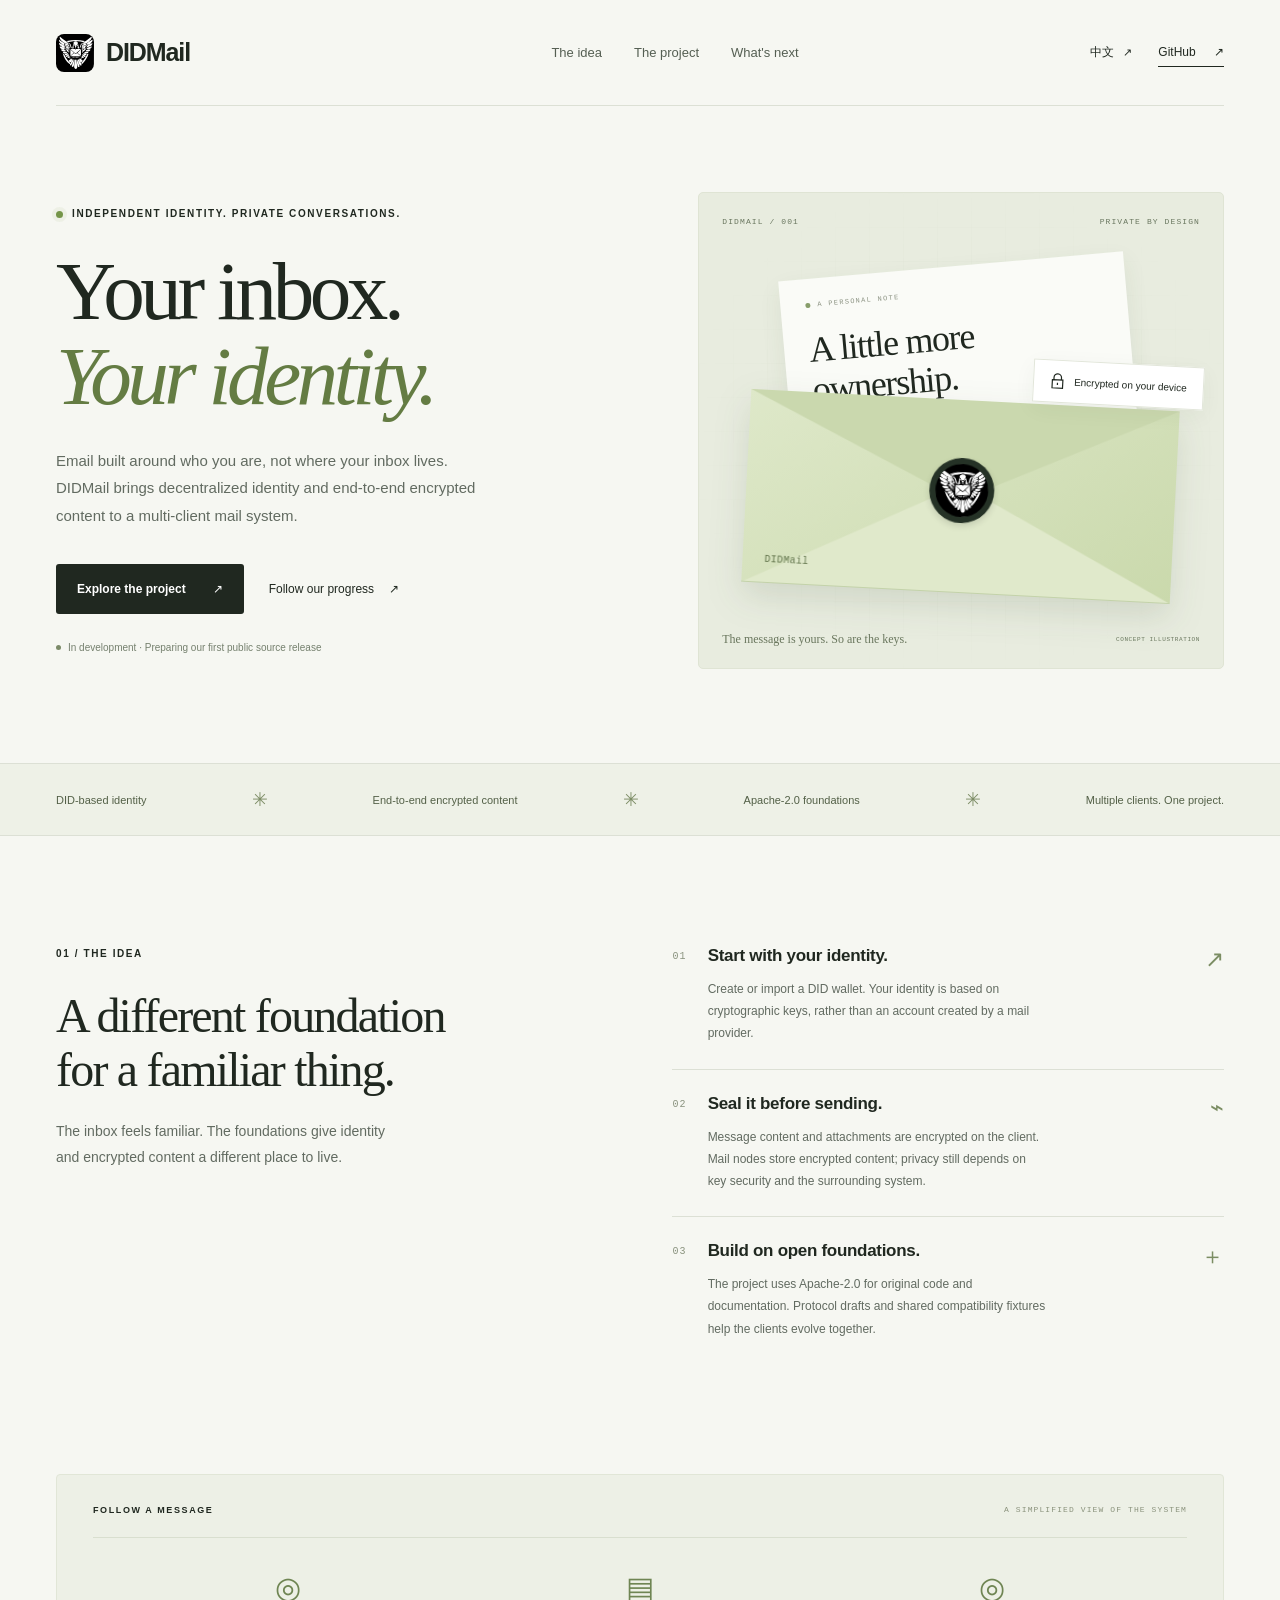
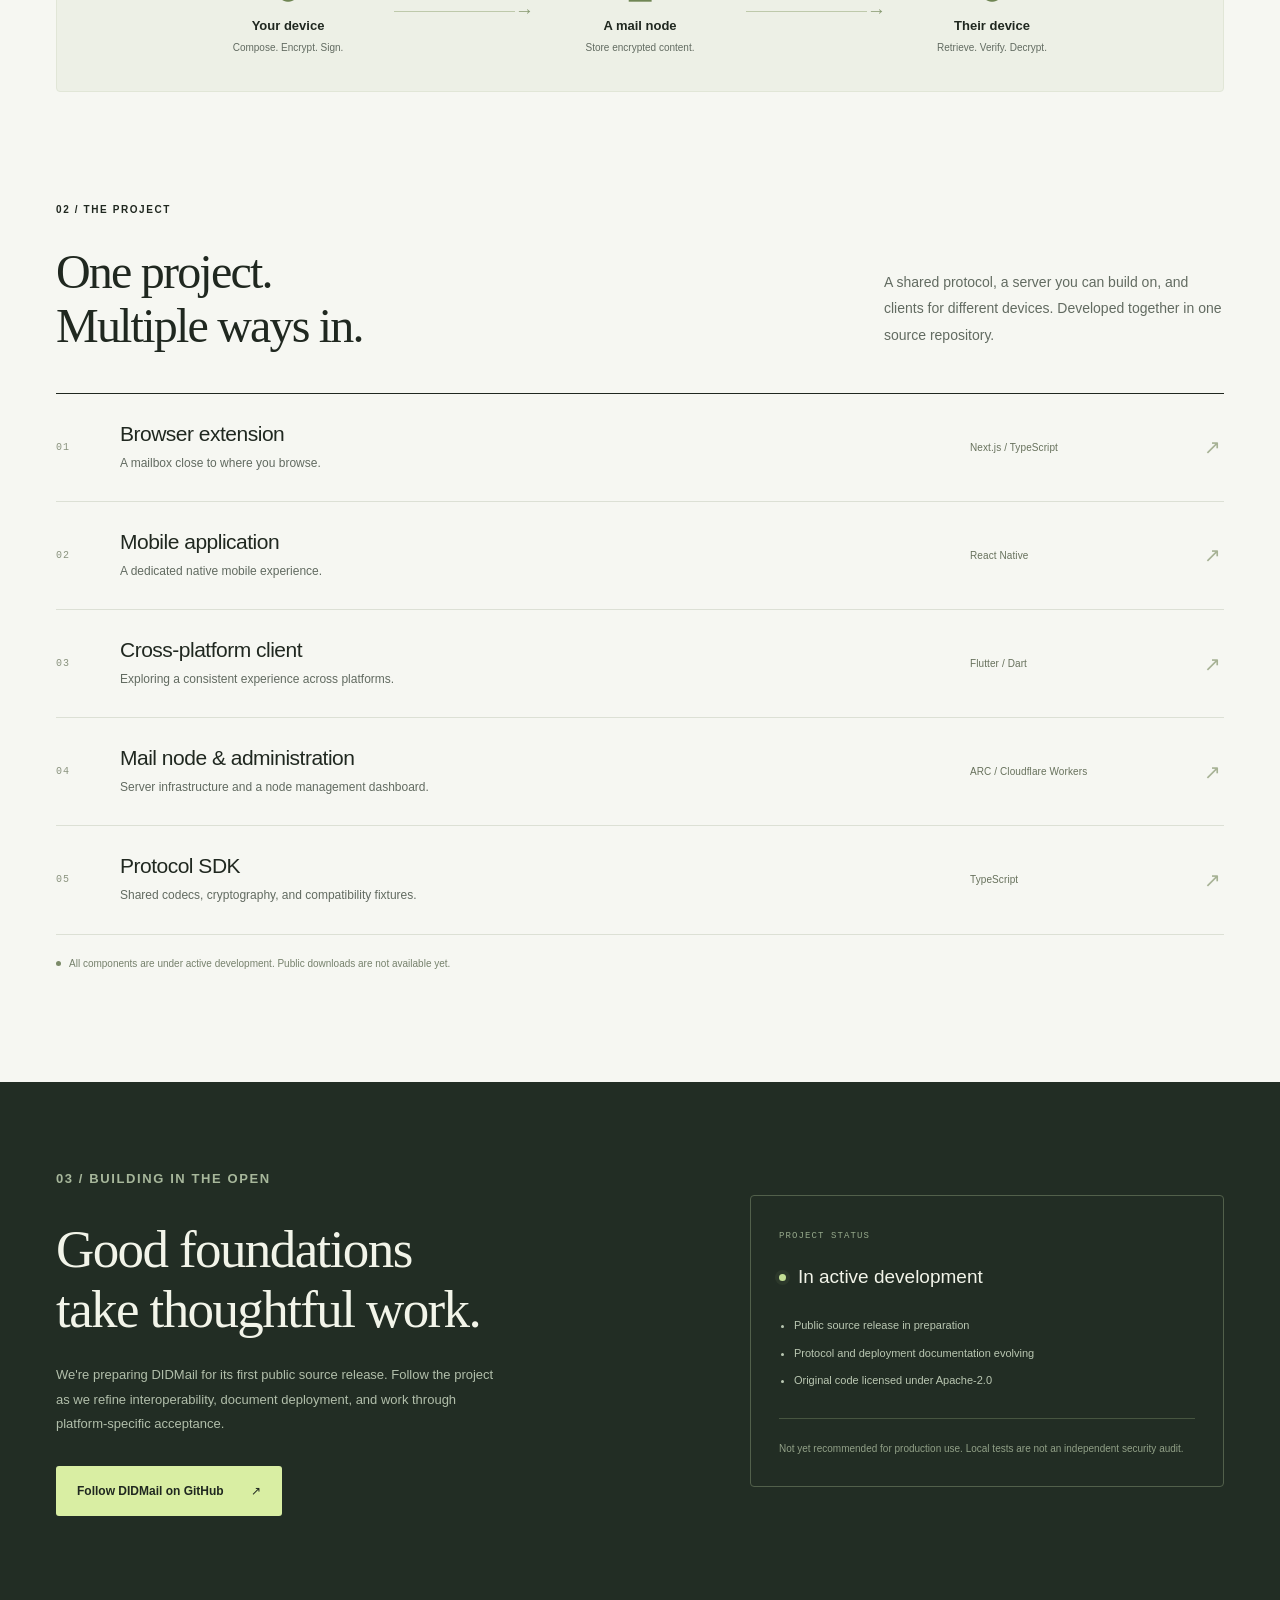
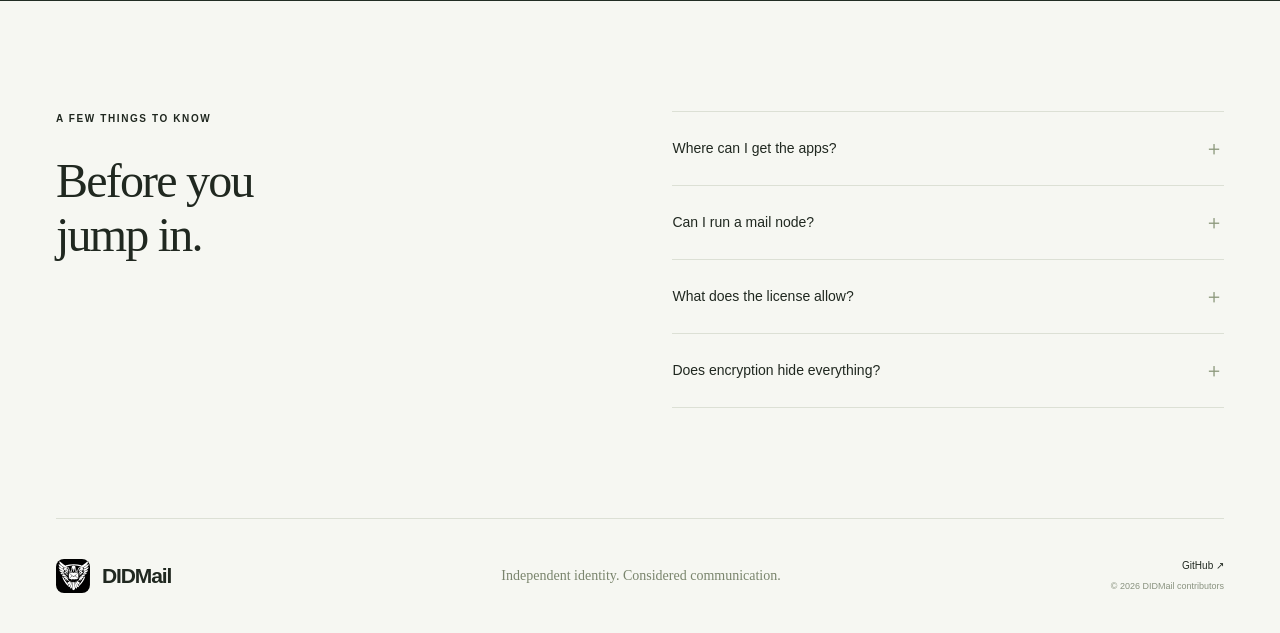
==== index.html @ 4877d00d "Launch bilingual DIDMail project website" ====
<!doctype html>
<html lang="en">
<head>
  <meta charset="utf-8">
  <meta name="viewport" content="width=device-width, initial-scale=1">
  <meta name="theme-color" content="#f6f7f2">
  <meta name="description" content="DIDMail is building decentralized email around DID identities, end-to-end encrypted content, and clients across your devices.">
  <meta property="og:type" content="website">
  <meta property="og:title" content="DIDMail — Your inbox. Your identity.">
  <meta property="og:description" content="Decentralized identity. Encrypted communication. Open foundations.">
  <meta property="og:url" content="https://didmail.org/">
  <meta property="og:image" content="https://didmail.org/assets/favicon.png">
  <link rel="canonical" href="https://didmail.org/">
  <link rel="icon" type="image/png" href="assets/favicon.png">
  <link rel="stylesheet" href="style.css">
  <title>DIDMail — Your inbox. Your identity.</title>
  <script src="app.js" defer></script>
</head>
<body>
  <a href="#main" class="skip" data-i18n="skip">Skip to content</a>
  <header class="site-header wrap">
    <a class="brand" href="#" aria-label="DIDMail home"><img src="assets/logo.svg" width="38" height="38" alt=""><span>DIDMail</span></a>
    <nav id="navigation" aria-label="Main navigation">
      <a href="#idea" data-i18n="navIdea">The idea</a><a href="#project" data-i18n="navProject">The project</a><a href="#status" data-i18n="navStatus">What's next</a>
    </nav>
    <div class="nav-actions"><button class="language" type="button" aria-label="Switch to Chinese">中文 <span aria-hidden="true">↗</span></button><a class="github-link" href="https://github.com/didmail-org" target="_blank" rel="noopener noreferrer">GitHub <span aria-hidden="true">↗</span></a><button class="menu-button" type="button" aria-controls="navigation" aria-expanded="false" aria-label="Open navigation"><span></span><span></span></button></div>
  </header>
  <main id="main">
    <section class="hero wrap">
      <div class="hero-copy">
        <p class="eyebrow"><span class="live-dot"></span><span data-i18n="eyebrow">INDEPENDENT IDENTITY. PRIVATE CONVERSATIONS.</span></p>
        <h1><span data-i18n="heroFirst">Your inbox.</span><br><em data-i18n="heroSecond">Your identity.</em></h1>
        <p class="hero-description" data-i18n="heroDescription">Email built around who you are, not where your inbox lives. DIDMail brings decentralized identity and end-to-end encrypted content to a multi-client mail system.</p>
        <div class="hero-actions"><a class="button dark" href="#project"><span data-i18n="explore">Explore the project</span><span aria-hidden="true">↗</span></a><a class="text-link" href="https://github.com/didmail-org" target="_blank" rel="noopener noreferrer"><span data-i18n="follow">Follow our progress</span><span aria-hidden="true">↗</span></a></div>
        <div class="hero-status"><span class="small-dot"></span><span data-i18n="heroStatus">In development · Preparing our first public source release</span></div>
      </div>
      <div class="mail-scene" aria-label="Illustration of a client-encrypted message">
        <div class="scene-grid" aria-hidden="true"></div>
        <div class="scene-top"><span class="mono">DIDMAIL / 001</span><span class="mono" data-i18n="privateLabel">PRIVATE BY DESIGN</span></div>
        <div class="message-paper"><div class="paper-header"><span class="paper-dot"></span><span class="mono" data-i18n="personalNote">A PERSONAL NOTE</span></div><p data-i18n="paperTitle">A little more<br>ownership.</p><div class="paper-lines" aria-hidden="true"><i></i><i></i><i></i></div></div>
        <div class="envelope" aria-hidden="true"><div class="envelope-base"></div><div class="envelope-fold"></div><div class="seal"><img src="assets/logo.svg" alt="" width="56" height="56"></div><span class="envelope-label mono">DIDMail</span></div>
        <div class="encryption-tag"><svg width="15" height="17" viewBox="0 0 20 22" fill="none" aria-hidden="true"><path d="M5 9V6a5 5 0 0 1 10 0v3M3 9h14v11H3z" stroke="currentColor" stroke-width="1.6"/><path d="M10 13v3" stroke="currentColor" stroke-width="1.6"/></svg><span data-i18n="sealed">Encrypted on your device</span></div>
        <div class="scene-bottom"><span data-i18n="sceneNote">The message is yours. So are the keys.</span><span class="mono" data-i18n="illustration">CONCEPT ILLUSTRATION</span></div>
      </div>
    </section>
    <div class="principles-strip"><div class="wrap"><span data-i18n="stripIdentity">DID-based identity</span><span aria-hidden="true">✳</span><span data-i18n="stripEncrypted">End-to-end encrypted content</span><span aria-hidden="true">✳</span><span data-i18n="stripLicense">Apache-2.0 foundations</span><span aria-hidden="true">✳</span><span data-i18n="stripClients">Multiple clients. One project.</span></div></div>
    <section id="idea" class="idea-section wrap section-space">
      <div class="section-intro"><p class="eyebrow" data-i18n="ideaEyebrow">01 / THE IDEA</p><h2 data-i18n="ideaTitle">A different foundation<br>for a familiar thing.</h2><p class="section-description" data-i18n="ideaDescription">The inbox feels familiar. The foundations give identity and encrypted content a different place to live.</p></div>
      <div class="principle-list">
        <article><span class="item-index mono">01</span><div><h3 data-i18n="identityTitle">Start with your identity.</h3><p data-i18n="identityDescription">Create or import a DID wallet. Your identity is based on cryptographic keys, rather than an account created by a mail provider.</p></div><span class="line-icon" aria-hidden="true">↗</span></article>
        <article><span class="item-index mono">02</span><div><h3 data-i18n="encryptedTitle">Seal it before sending.</h3><p data-i18n="encryptedDescription">Message content and attachments are encrypted on the client. Mail nodes store encrypted content; privacy still depends on key security and the surrounding system.</p></div><span class="line-icon" aria-hidden="true">⌁</span></article>
        <article><span class="item-index mono">03</span><div><h3 data-i18n="openTitle">Build on open foundations.</h3><p data-i18n="openDescription">The project uses Apache-2.0 for original code and documentation. Protocol drafts and shared compatibility fixtures help the clients evolve together.</p></div><span class="line-icon" aria-hidden="true">＋</span></article>
      </div>
    </section>
    <section class="journey-section wrap">
      <div class="journey-heading"><span class="eyebrow" data-i18n="journeyEyebrow">FOLLOW A MESSAGE</span><span class="mono" data-i18n="journeyNote">A SIMPLIFIED VIEW OF THE SYSTEM</span></div>
      <div class="journey"><div class="journey-step"><span class="journey-symbol" aria-hidden="true">◎</span><h3 data-i18n="journeySender">Your device</h3><p data-i18n="journeySenderText">Compose. Encrypt. Sign.</p></div><div class="connection" aria-hidden="true"><span>→</span></div><div class="journey-step"><span class="journey-symbol" aria-hidden="true">▤</span><h3 data-i18n="journeyNode">A mail node</h3><p data-i18n="journeyNodeText">Store encrypted content.</p></div><div class="connection" aria-hidden="true"><span>→</span></div><div class="journey-step"><span class="journey-symbol" aria-hidden="true">◎</span><h3 data-i18n="journeyRecipient">Their device</h3><p data-i18n="journeyRecipientText">Retrieve. Verify. Decrypt.</p></div></div>
    </section>
    <section id="project" class="project-section section-space wrap">
      <div class="project-heading"><div><p class="eyebrow" data-i18n="projectEyebrow">02 / THE PROJECT</p><h2 data-i18n="projectTitle">One project.<br>Multiple ways in.</h2></div><p class="section-description" data-i18n="projectDescription">A shared protocol, a server you can build on, and clients for different devices. Developed together in one source repository.</p></div>
      <div class="component-list">
        <article><span class="component-index mono">01</span><div><h3 data-i18n="extensionTitle">Browser extension</h3><p data-i18n="extensionText">A mailbox close to where you browse.</p></div><span class="technology">Next.js / TypeScript</span><span class="component-mark" aria-hidden="true">↗</span></article>
        <article><span class="component-index mono">02</span><div><h3 data-i18n="mobileTitle">Mobile application</h3><p data-i18n="mobileText">A dedicated native mobile experience.</p></div><span class="technology">React Native</span><span class="component-mark" aria-hidden="true">↗</span></article>
        <article><span class="component-index mono">03</span><div><h3 data-i18n="flutterTitle">Cross-platform client</h3><p data-i18n="flutterText">Exploring a consistent experience across platforms.</p></div><span class="technology">Flutter / Dart</span><span class="component-mark" aria-hidden="true">↗</span></article>
        <article><span class="component-index mono">04</span><div><h3 data-i18n="serverTitle">Mail node & administration</h3><p data-i18n="serverText">Server infrastructure and a node management dashboard.</p></div><span class="technology">ARC / Cloudflare Workers</span><span class="component-mark" aria-hidden="true">↗</span></article>
        <article><span class="component-index mono">05</span><div><h3 data-i18n="sdkTitle">Protocol SDK</h3><p data-i18n="sdkText">Shared codecs, cryptography, and compatibility fixtures.</p></div><span class="technology">TypeScript</span><span class="component-mark" aria-hidden="true">↗</span></article>
      </div>
      <p class="component-note"><span class="small-dot"></span><span data-i18n="componentNote">All components are under active development. Public downloads are not available yet.</span></p>
    </section>
    <section id="status" class="status-section"><div class="wrap status-inner"><div><p class="eyebrow" data-i18n="statusEyebrow">03 / BUILDING IN THE OPEN</p><h2 data-i18n="statusTitle">Good foundations<br>take thoughtful work.</h2><p data-i18n="statusDescription">We're preparing DIDMail for its first public source release. Follow the project as we refine interoperability, document deployment, and work through platform-specific acceptance.</p><a class="button lime" href="https://github.com/didmail-org" target="_blank" rel="noopener noreferrer"><span data-i18n="join">Follow DIDMail on GitHub</span><span aria-hidden="true">↗</span></a></div><aside class="release-note"><span class="release-label mono" data-i18n="releaseLabel">PROJECT STATUS</span><h3><span class="live-dot"></span><span data-i18n="releaseTitle">In active development</span></h3><ul><li data-i18n="releaseOne">Public source release in preparation</li><li data-i18n="releaseTwo">Protocol and deployment documentation evolving</li><li data-i18n="releaseThree">Original code licensed under Apache-2.0</li></ul><p data-i18n="releaseWarning">Not yet recommended for production use. Local tests are not an independent security audit.</p></aside></div></section>
    <section class="faq-section section-space wrap"><div><p class="eyebrow" data-i18n="faqEyebrow">A FEW THINGS TO KNOW</p><h2 data-i18n="faqTitle">Before you<br>jump in.</h2></div><div class="faq-list"><details><summary><span data-i18n="faqOne">Where can I get the apps?</span><span aria-hidden="true">＋</span></summary><p data-i18n="faqOneAnswer">Public downloads are being prepared. The GitHub organization is the project’s current public entry point; release and contribution information will be added as it becomes available.</p></details><details><summary><span data-i18n="faqTwo">Can I run a mail node?</span><span aria-hidden="true">＋</span></summary><p data-i18n="faqTwoAnswer">DIDMail includes a node server and administration dashboard. Deployment documentation and hosted-runtime acceptance are still evolving. Instructions will accompany the public source release.</p></details><details><summary><span data-i18n="faqThree">What does the license allow?</span><span aria-hidden="true">＋</span></summary><p><span data-i18n="faqThreeAnswer">Apache-2.0 permits commercial use, modification, and redistribution subject to its terms. Third-party components retain their original licenses.</span> <a href="https://www.apache.org/licenses/LICENSE-2.0" target="_blank" rel="noopener noreferrer" data-i18n="readLicense">Read the license ↗</a></p></details><details><summary><span data-i18n="faqFour">Does encryption hide everything?</span><span aria-hidden="true">＋</span></summary><p data-i18n="faqFourAnswer">End-to-end encryption protects message content. It does not automatically hide all metadata, protect a compromised device, or replace secure key management. DIDMail remains a development project.</p></details></div></section>
  </main>
  <footer class="site-footer wrap"><a class="brand" href="#" aria-label="DIDMail home"><img src="assets/logo.svg" width="34" height="34" alt=""><span>DIDMail</span></a><p data-i18n="footerLine">Independent identity. Considered communication.</p><div><a href="https://github.com/didmail-org" target="_blank" rel="noopener noreferrer">GitHub ↗</a><span>© 2026 DIDMail contributors</span></div></footer>
</body>
</html>
---- style.css ----
:root{--paper:#f6f7f2;--ink:#202820;--muted:#626b61;--line:#dce0d5;--lime:#d9eea3;--serif:"Iowan Old Style","Baskerville","Palatino Linotype",Georgia,serif;--sans:-apple-system,BlinkMacSystemFont,"Segoe UI",sans-serif}*{box-sizing:border-box}html{scroll-behavior:smooth;scroll-padding-top:30px}body{margin:0;background:var(--paper);color:var(--ink);font-family:var(--sans);-webkit-font-smoothing:antialiased}button,a{-webkit-tap-highlight-color:transparent}a{color:inherit;text-decoration:none}button{font:inherit}button,a,summary{touch-action:manipulation}:focus-visible{outline:2px solid #607d2c;outline-offset:5px}.wrap{width:min(1240px,calc(100% - 112px));margin-inline:auto}.mono{font-family:ui-monospace,SFMono-Regular,Consolas,monospace;font-size:10px;letter-spacing:1.1px}.skip{position:fixed;left:16px;top:-80px;padding:14px;background:var(--ink);color:white;z-index:20}.skip:focus{top:10px}.site-header{height:106px;display:flex;align-items:center;justify-content:space-between;border-bottom:1px solid var(--line);gap:24px}.brand{display:flex;align-items:center;gap:12px;font-size:25px;font-weight:650;letter-spacing:-1.1px}.brand img{border-radius:8px}.brand-dot{display:none}.site-header nav{display:flex;gap:32px;margin-left:70px;font-size:13px;color:#555f53}.site-header nav a:hover,.text-link:hover,.site-footer a:hover{color:#617d35}.nav-actions{display:flex;gap:26px;align-items:center;font-size:12px}.language{background:none;border:0;padding:10px 0;cursor:pointer;color:var(--ink)}.language span{font-size:11px;margin-left:6px}.github-link{border-bottom:1px solid var(--ink);padding-block:7px}.github-link span{margin-left:15px}.menu-button{display:none}.hero{display:grid;grid-template-columns:1.1fr 1fr;align-items:center;gap:64px;padding-block:86px 94px}.eyebrow{font-size:10px;font-weight:600;letter-spacing:1.6px;line-height:1.6;margin:0 0 27px;display:flex;align-items:center;gap:9px}.live-dot{display:inline-block;flex-shrink:0;width:7px;height:7px;background:#759549;border-radius:50%;box-shadow:0 0 0 4px #75954913}.hero h1{font-family:var(--serif);font-weight:400;font-size:clamp(60px,6.5vw,94px);letter-spacing:-4.5px;line-height:1.02;margin:0 0 28px}.hero h1 em{font-weight:400;color:#647c43}.hero-description{font-size:15px;line-height:1.85;color:var(--muted);max-width:430px;margin:0 0 34px}.hero-actions{display:flex;gap:25px;align-items:center}.button{display:inline-flex;justify-content:space-between;align-items:center;gap:27px;min-height:50px;padding:0 21px;font-size:12px;font-weight:550;border-radius:3px;transition:transform .2s,background .2s}.button:hover{transform:translateY(-2px)}.button.dark{background:var(--ink);color:#fff}.button.dark:hover{background:#38432e}.text-link{font-size:12px;display:flex;gap:15px;align-items:center}.hero-status{display:flex;align-items:center;gap:7px;font-size:10px;color:#75806e;line-height:1.5;margin-top:26px}.small-dot{display:inline-block;flex-shrink:0;width:5px;height:5px;border-radius:50%;background:#7b8a68}.mail-scene{position:relative;height:477px;background:#e8ecdf;border:1px solid #dfe4d4;border-radius:5px;overflow:hidden;isolation:isolate}.scene-grid{position:absolute;inset:0;background-image:linear-gradient(#899a7820 1px,transparent 1px),linear-gradient(90deg,#899a7820 1px,transparent 1px);background-size:34px 34px;mask-image:radial-gradient(ellipse at center,#0009,transparent 75%)}.scene-top{position:absolute;inset:24px 23px auto;display:flex;justify-content:space-between;color:#69765f}.scene-top span{font-size:8px}.message-paper{position:absolute;left:17%;right:17%;top:73px;height:240px;padding:22px 25px;background:#fafbf7;box-shadow:0 9px 23px #384b2c13;transform:rotate(-5deg);transition:transform .5s}.paper-header{display:flex;align-items:center;gap:7px;color:#8c9383}.paper-header .mono{font-size:7px;letter-spacing:1.3px}.paper-dot{height:5px;width:5px;border-radius:50%;background:#879d6a}.message-paper p{font-family:var(--serif);font-size:36px;line-height:1.1;letter-spacing:-1.3px;margin:22px 0}.paper-lines i{display:block;height:3px;background:#e2e6dc;width:85%;margin:10px 0}.paper-lines i:nth-child(2){width:94%}.paper-lines i:nth-child(3){width:61%}.envelope{position:absolute;top:207px;left:9%;right:9%;height:193px;filter:drop-shadow(0 14px 17px #243e2020);transform:rotate(3deg);transition:transform .5s}.envelope-base{position:absolute;inset:0;background:#cad8ae;clip-path:polygon(0 0,100% 0,100% 100%,0 100%)}.envelope-fold{position:absolute;inset:0;background:linear-gradient(145deg,#dee8c9,#cad9ac);clip-path:polygon(0 0,50% 52%,100% 0,100% 100%,0 100%);border-bottom:1px solid #aebf96}.envelope:before{content:"";position:absolute;inset:0;background:#b5c89a;clip-path:polygon(0 0,50% 58%,100% 0);z-index:-1}.envelope:after{content:"";position:absolute;inset:0;background:#e0e9cb;clip-path:polygon(0 100%,50% 44%,100% 100%);border-bottom:1px solid #c3d2a9}.seal{position:absolute;width:65px;height:65px;border-radius:50%;background:#253226;left:calc(50% - 32px);top:58px;display:grid;place-items:center;z-index:2;box-shadow:0 3px 6px #1f2b2226;transform:rotate(-3deg)}.seal img{border-radius:50%;width:53px;height:53px}.envelope-label{position:absolute;left:22px;bottom:18px;font-size:10px;z-index:3;color:#63764d;letter-spacing:.3px}.encryption-tag{position:absolute;right:19px;top:170px;background:#fff;padding:12px 16px;display:flex;gap:9px;align-items:center;box-shadow:0 6px 22px #2940220c;font-size:10px;transform:rotate(3deg);border:1px solid #e2e6da;z-index:3}.scene-bottom{position:absolute;bottom:21px;inset-inline:23px;display:flex;align-items:center;justify-content:space-between;gap:10px;font-family:var(--serif);font-size:12px;color:#69765d}.scene-bottom .mono{font-size:6px;letter-spacing:.6px}.mail-scene:hover .message-paper{transform:translateY(-8px) rotate(-7deg)}.mail-scene:hover .envelope{transform:translateY(3px) rotate(1deg)}.principles-strip{border-top:1px solid var(--line);border-bottom:1px solid var(--line);background:#eef1e7}.principles-strip .wrap{display:flex;align-items:center;justify-content:space-between;gap:16px;padding-block:24px;font-size:11px;color:#536047}.principles-strip span[aria-hidden]{font-size:19px;color:#7d8d66}.section-space{padding-block:110px}.idea-section{display:grid;grid-template-columns:1fr 1.1fr;gap:115px}.section-intro h2,h2{font-family:var(--serif);font-size:48px;line-height:1.12;font-weight:400;letter-spacing:-1.8px;margin:0 0 21px}.section-description{color:var(--muted);font-size:14px;line-height:1.9;max-width:340px;margin:0}.principle-list article{display:flex;gap:21px;align-items:flex-start;border-top:1px solid var(--line);padding:24px 0}.principle-list article:first-child{padding-top:0;border:0}.item-index{color:#8a937f;margin-top:5px}.principle-list h3{font-size:17px;font-weight:550;letter-spacing:-.3px;margin:0 0 12px}.principle-list p{font-size:12px;line-height:1.85;color:var(--muted);margin:0;max-width:340px}.line-icon{margin-left:auto;font-size:23px;color:#7b8d63}.journey-section{background:#edf0e6;border:1px solid #e1e6d7;border-radius:4px;padding:28px 36px 38px}.journey-heading{display:flex;justify-content:space-between;align-items:center;border-bottom:1px solid #d9dfcf;padding-bottom:20px}.journey-heading .eyebrow{margin:0;font-size:9px}.journey-heading>.mono{font-size:8px;color:#8a927c}.journey{display:flex;align-items:center;justify-content:center;padding-top:32px;gap:36px}.journey-step{text-align:center;min-width:140px}.journey-symbol{display:block;font-size:30px;color:#6f8553;margin-bottom:13px}.journey-step h3{font-size:13px;font-weight:600;margin:0 0 9px}.journey-step p{font-size:10px;color:var(--muted);margin:0}.connection{height:1px;flex:1;max-width:140px;background:#bec9ab;position:relative}.connection span{position:absolute;right:0;top:-11px;color:#8b9d75;background:#edf0e6;font-size:19px}.project-heading{display:flex;justify-content:space-between;align-items:end;padding-bottom:40px}.project-heading h2{margin:0}.project-heading .section-description{margin-bottom:4px}.component-list{border-top:1px solid var(--ink)}.component-list article{display:grid;grid-template-columns:50px 1fr 220px 20px;align-items:center;gap:14px;padding:28px 0;border-bottom:1px solid var(--line)}.component-index{color:#8a937f}.component-list h3{font-size:21px;font-weight:500;letter-spacing:-.5px;margin:0 0 8px}.component-list p{font-size:12px;color:var(--muted);margin:0;line-height:1.6}.technology{font-size:10px;letter-spacing:.1px;color:#67715c}.component-mark{font-size:20px;color:#a7b295}.component-note{display:flex;gap:8px;align-items:center;font-size:10px;color:#76816c;margin:20px 0 0;line-height:1.7}.status-section{background:#222d24;color:#f2f4e9;padding-block:85px}.status-inner{display:grid;grid-template-columns:1.2fr 1fr;gap:125px;align-items:center}.status-section .eyebrow{color:#a7b79b}.status-section h2{font-size:53px;margin-bottom:24px;letter-spacing:-1.6px}.status-section p{font-size:13px;line-height:1.9;color:#b1beaa;max-width:440px;margin:0 0 29px}.button.lime{background:var(--lime);color:var(--ink)}.button.lime:hover{background:#e7f5c5}.release-note{border:1px solid #52604b;border-radius:4px;padding:28px}.release-label{color:#96a98b;font-size:9px}.release-note h3{display:flex;align-items:center;gap:12px;font-size:19px;font-weight:450;margin:24px 0}.release-note .live-dot{background:#c3df95;box-shadow:0 0 0 4px #c3df9510}.release-note ul{padding-left:15px;margin:0 0 23px;color:#bac7b2;font-size:11px;line-height:2.5}.release-note p{border-top:1px solid #475540;padding-top:21px;font-size:10px;line-height:1.85;margin:0;color:#91a087}.faq-section{display:grid;grid-template-columns:1fr 1.1fr;gap:115px}.faq-list{border-top:1px solid var(--line)}details{border-bottom:1px solid var(--line)}summary{list-style:none;display:flex;align-items:center;justify-content:space-between;padding:23px 0;font-size:14px;cursor:pointer;gap:15px}summary::-webkit-details-marker{display:none}summary>span:last-child{font-size:20px;color:#8b987b;transition:transform .2s}details[open] summary>span:last-child{transform:rotate(45deg)}details p{color:var(--muted);font-size:12px;line-height:1.9;margin:0 28px 23px 0}details p a{text-decoration:underline;text-underline-offset:3px}.site-footer{border-top:1px solid var(--line);display:flex;align-items:center;justify-content:space-between;gap:30px;padding-block:35px}.site-footer .brand{font-size:21px}.site-footer p{font-family:var(--serif);font-size:14px;color:#7a856d}.site-footer>div{display:flex;align-items:end;flex-direction:column;gap:10px;font-size:10px}.site-footer>div>span{color:#89927f;font-size:9px}html[lang=zh] h1{font-family:var(--sans);font-size:75px;letter-spacing:-3px;line-height:1.18}html[lang=zh] h2{font-family:var(--sans);font-size:38px;font-weight:450;line-height:1.35}html[lang=zh] .message-paper p{font-family:var(--sans);font-size:29px;line-height:1.5}html[lang=zh] .scene-bottom{font-family:var(--sans);font-size:10px}
@media(min-width:1500px){.hero{padding-block:100px 110px}.mail-scene{height:490px}}@media(max-width:1100px){.wrap{width:calc(100% - 64px)}.hero{gap:35px}.hero h1{font-size:73px}.hero-actions{gap:17px}.text-link{font-size:11px}.mail-scene{height:440px}.scene-bottom{font-size:10px}.scene-bottom .mono{display:none}.idea-section,.faq-section{gap:60px}.status-inner{gap:60px}.site-header nav{margin-left:0}.site-footer p{font-size:12px}.component-list article{grid-template-columns:38px 1fr 190px 18px}}@media(max-width:800px){.wrap{width:calc(100% - 48px)}.site-header{height:84px}.site-header nav{gap:17px;font-size:11px}.nav-actions{gap:19px}.brand{font-size:23px}.hero{padding-block:58px 64px;gap:30px;grid-template-columns:1fr}.hero h1{font-size:82px}.hero-description{max-width:480px}.hero-copy{max-width:600px}.hero .eyebrow{font-size:9px}.mail-scene{height:435px;max-width:520px;width:100%;justify-self:center;margin-top:13px}.message-paper{left:20%;right:20%;top:65px}.envelope{left:13%;right:13%;top:185px;height:185px}.scene-bottom{font-size:12px}.scene-bottom .mono{display:inline}.principles-strip .wrap{flex-wrap:wrap;justify-content:center;gap:12px 21px;font-size:10px;padding-block:18px}.principles-strip span[aria-hidden]:last-of-type{display:none}.section-space{padding-block:74px}.idea-section,.faq-section{grid-template-columns:1fr;gap:38px}.section-description{max-width:440px}.principle-list p{max-width:580px;font-size:13px}.principle-list article:first-child{padding-top:24px;border-top:1px solid var(--line)}h2,.section-intro h2{font-size:43px}.project-heading{align-items:start;gap:30px}.project-heading .section-description{max-width:260px;font-size:12px}.component-list article{grid-template-columns:30px 1fr 160px 15px}.component-list h3{font-size:19px}.technology{font-size:9px}.status-inner{grid-template-columns:1fr;gap:38px}.status-section{padding-block:64px}.status-section h2{font-size:48px}.status-section p{max-width:540px}.release-note{max-width:540px}.journey-section{padding:23px 24px 30px}.journey{gap:15px}.journey-step{min-width:110px}.connection{max-width:100px}.journey-heading>.mono{font-size:7px}.site-footer{flex-wrap:wrap;gap:20px}.site-footer p{margin:0}.site-footer>div{flex-basis:100%;flex-direction:row;justify-content:space-between;align-items:center}html[lang=zh] h1{font-size:70px}html[lang=zh] h2{font-size:35px}}@media(max-width:540px){.wrap{width:calc(100% - 40px)}.site-header{height:78px;position:relative}.brand{font-size:22px;gap:9px}.brand img{width:33px;height:33px}.nav-actions{gap:20px}.github-link{display:none}.menu-button{display:flex;flex-direction:column;justify-content:center;gap:5px;border:0;background:none;width:26px;height:32px;padding:3px;cursor:pointer}.menu-button span{height:1px;background:var(--ink);width:20px}.site-header nav{display:none;position:absolute;top:77px;left:-20px;right:-20px;background:var(--paper);padding:24px 20px;border-bottom:1px solid var(--line);z-index:10;box-shadow:0 10px 10px #26372408;font-size:14px}.site-header nav.open{display:flex;flex-direction:column;gap:25px}.hero{padding-block:46px 44px;gap:23px}.hero .eyebrow{font-size:7px;letter-spacing:1.2px;margin-bottom:25px}.hero h1{font-size:68px;letter-spacing:-3.5px}.hero-description{font-size:14px;line-height:1.85;margin-bottom:28px}.hero-actions{gap:20px}.button{font-size:11px;padding-inline:17px;gap:20px;min-height:47px}.hero .text-link{font-size:10px;gap:8px}.hero-status{font-size:8px;margin-top:22px}.mail-scene{height:370px;margin-top:10px}.message-paper{top:63px;left:17%;right:17%;padding:18px;height:200px}.message-paper p{font-size:31px;margin:20px 0}.envelope{left:9%;right:9%;top:173px;height:151px}.seal{width:53px;height:53px;left:calc(50% - 26px);top:45px}.seal img{width:43px;height:43px}.envelope-label{font-size:8px;left:15px;bottom:13px}.encryption-tag{right:12px;top:145px;padding:10px;font-size:8px;gap:7px}.scene-top{inset:20px 17px auto}.scene-top .mono{font-size:6px}.scene-bottom{inset-inline:17px;bottom:18px;font-size:9px}.scene-bottom .mono{font-size:5px}.principles-strip .wrap{gap:11px 15px;font-size:9px}.principles-strip span[aria-hidden]{font-size:14px}.principles-strip span:nth-child(4){display:none}.principles-strip span:last-child{flex-basis:100%;text-align:center}.section-space{padding-block:58px}.eyebrow{font-size:9px;margin-bottom:20px}h2,.section-intro h2{font-size:39px}.section-description{font-size:13px}.idea-section{gap:31px}.principle-list article{gap:14px;padding:24px 0}.principle-list h3{font-size:16px}.principle-list p{font-size:12px}.line-icon{font-size:19px}.journey-section{padding:20px}.journey-heading{padding-bottom:17px}.journey-heading>.mono{display:none}.journey{flex-direction:column;padding-top:24px;gap:19px}.journey-step{min-width:0}.journey-symbol{font-size:26px;margin-bottom:9px}.journey-step h3{margin-bottom:7px}.connection{width:1px;height:27px;flex:none;background:#bec9ab}.connection span{transform:rotate(90deg);top:5px;left:-9px;right:auto;font-size:18px}.project-heading{display:block;padding-bottom:27px}.project-heading .section-description{margin-top:22px;max-width:none;font-size:13px}.component-list article{grid-template-columns:22px 1fr 15px;gap:10px;padding-block:22px}.component-list h3{font-size:18px}.component-list p{font-size:11px;max-width:260px}.technology{grid-column:2;grid-row:auto;margin-top:2px;font-size:9px;color:#79886c}.component-mark{grid-column:3;grid-row:1 / span 2;display:none}.component-index{align-self:start;margin-top:3px;font-size:9px;grid-row:1 / span 2}.component-note{align-items:start;font-size:9px}.component-note .small-dot{margin-top:6px}.status-section{padding-block:54px}.status-section h2{font-size:42px}.status-section p{font-size:12px}.release-note{padding:23px}.release-note h3{font-size:17px}.release-note li{font-size:10px}.faq-section{gap:20px}.faq-list summary{font-size:13px;padding-block:21px}.site-footer{padding-block:28px}.site-footer p{font-size:11px}.site-footer>div{font-size:9px}.site-footer>div>span{font-size:8px}html[lang=zh] h1{font-size:57px;letter-spacing:-2px}html[lang=zh] h2{font-size:31px}html[lang=zh] .scene-bottom{font-size:8px}html[lang=zh] .message-paper p{font-size:25px}}
@media(prefers-reduced-motion:reduce){html{scroll-behavior:auto}*,*:before,*:after{transition:none!important;animation:none!important}}
[data-i18n]{white-space:pre-line}
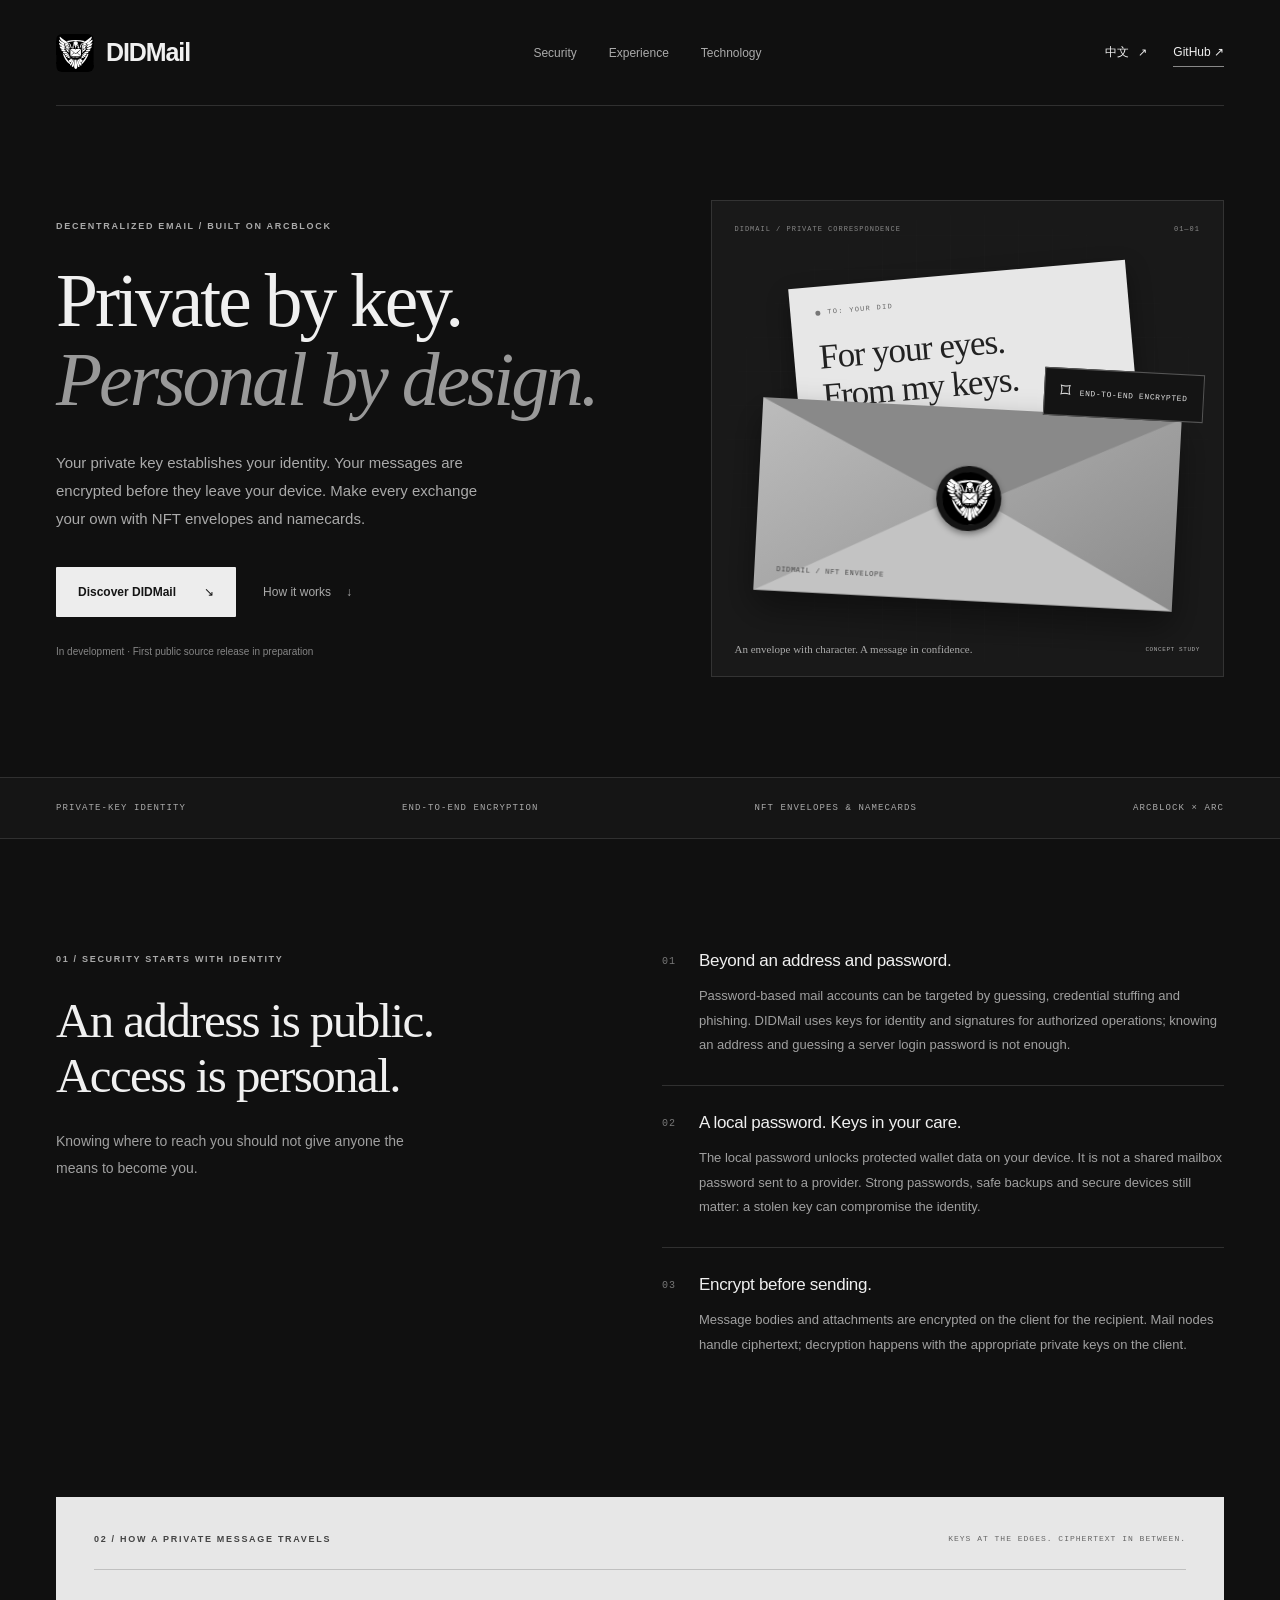
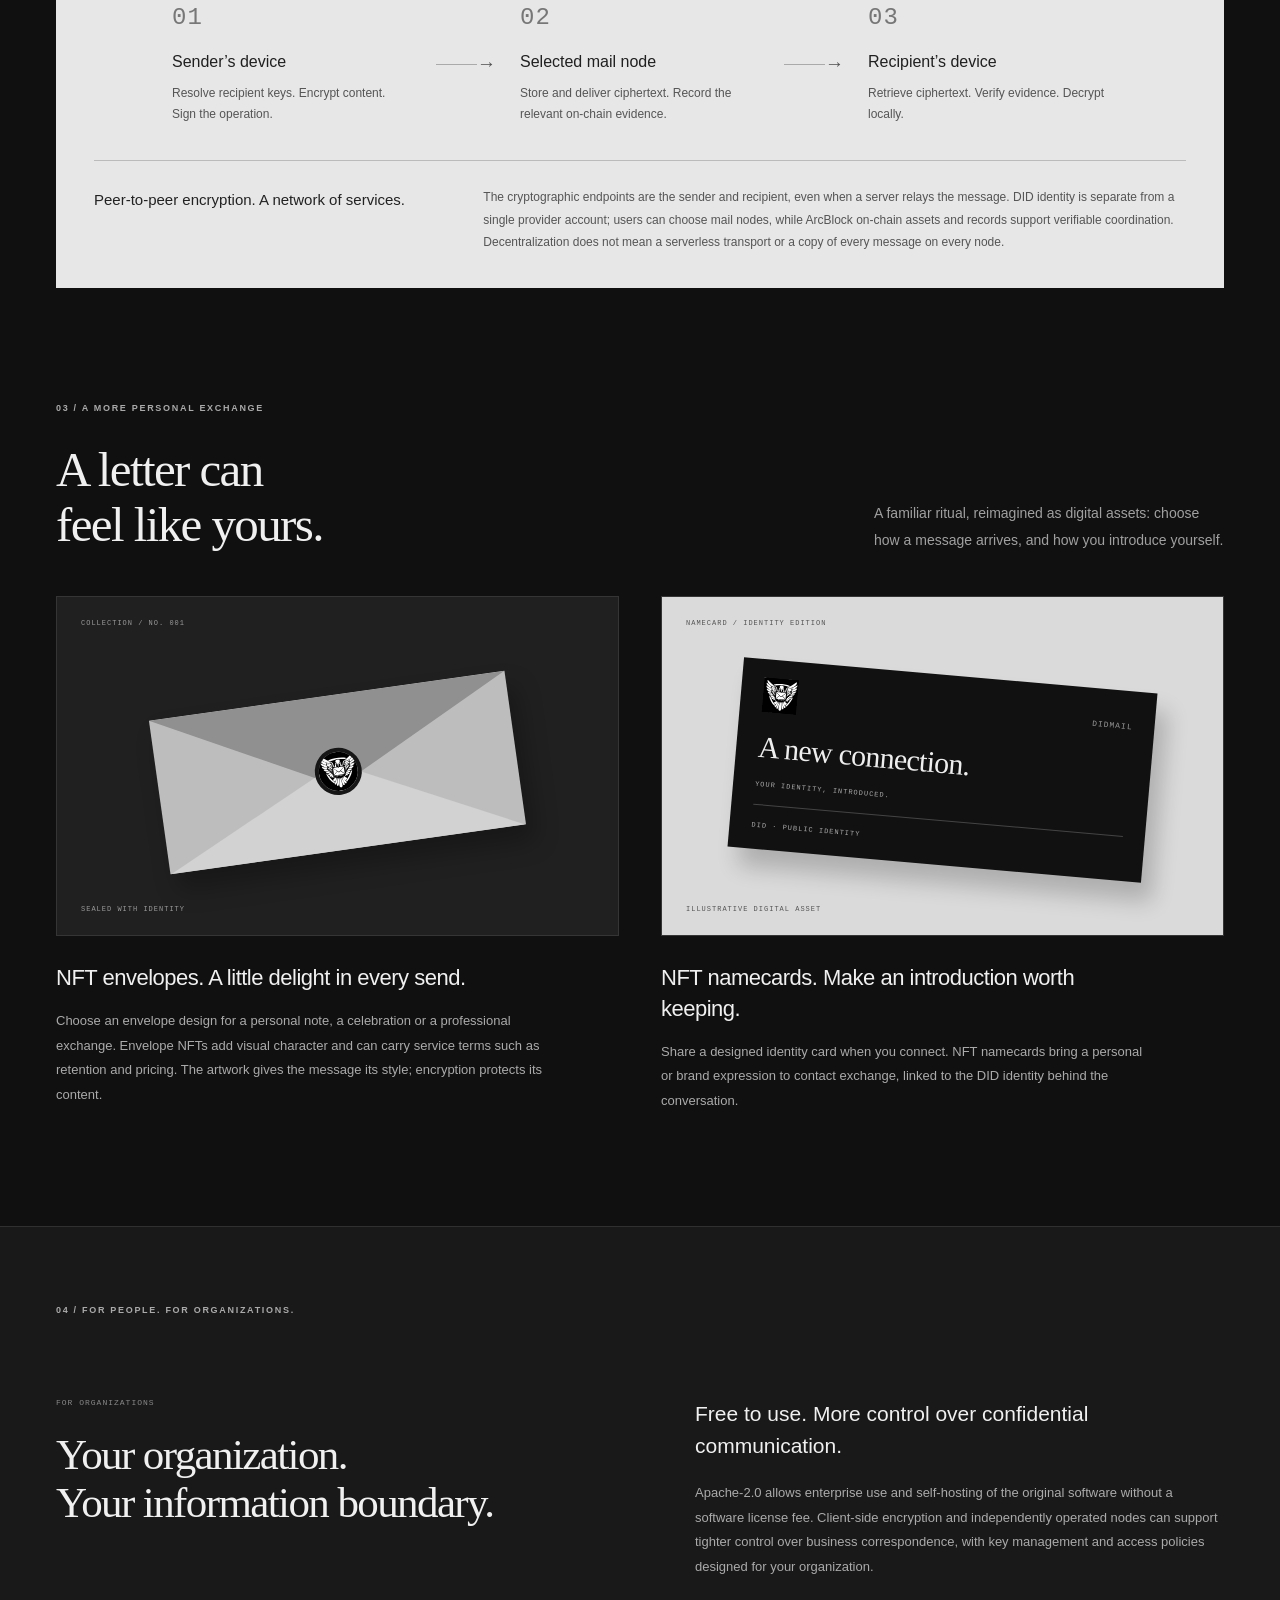
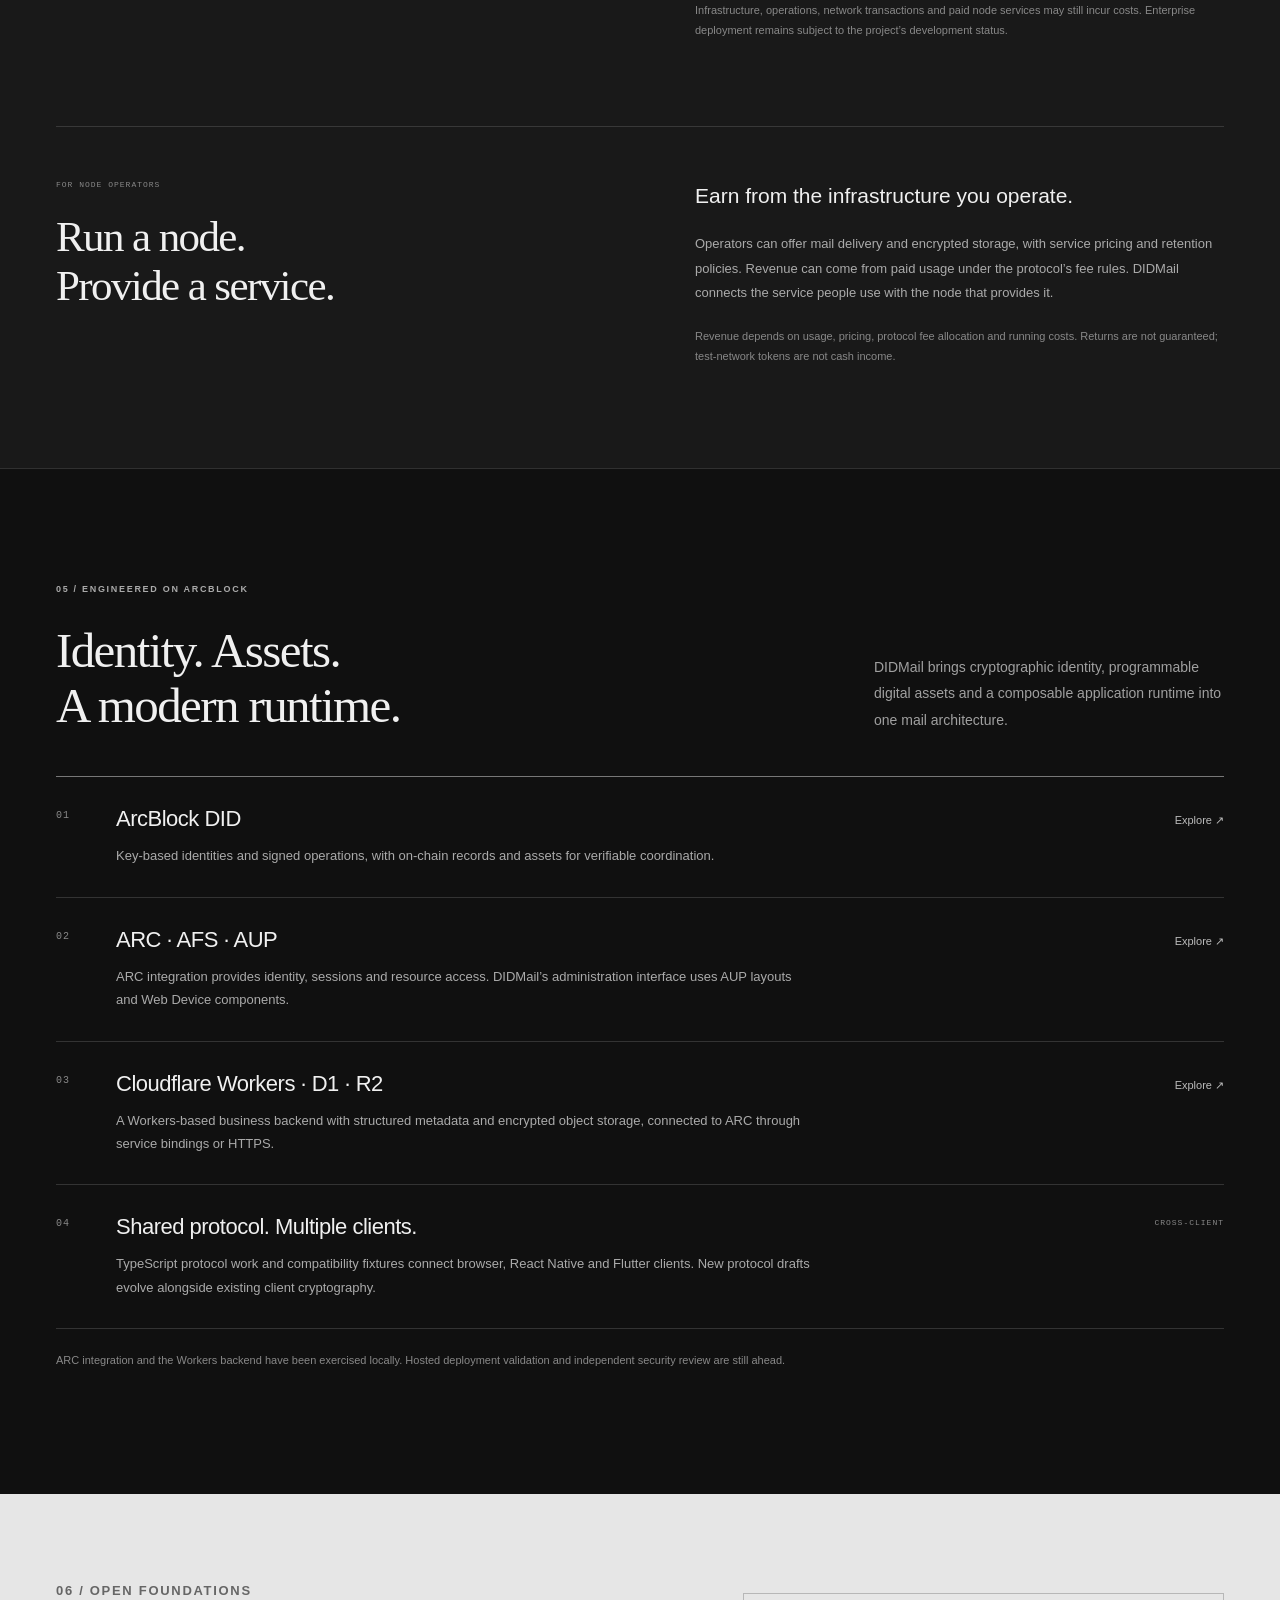
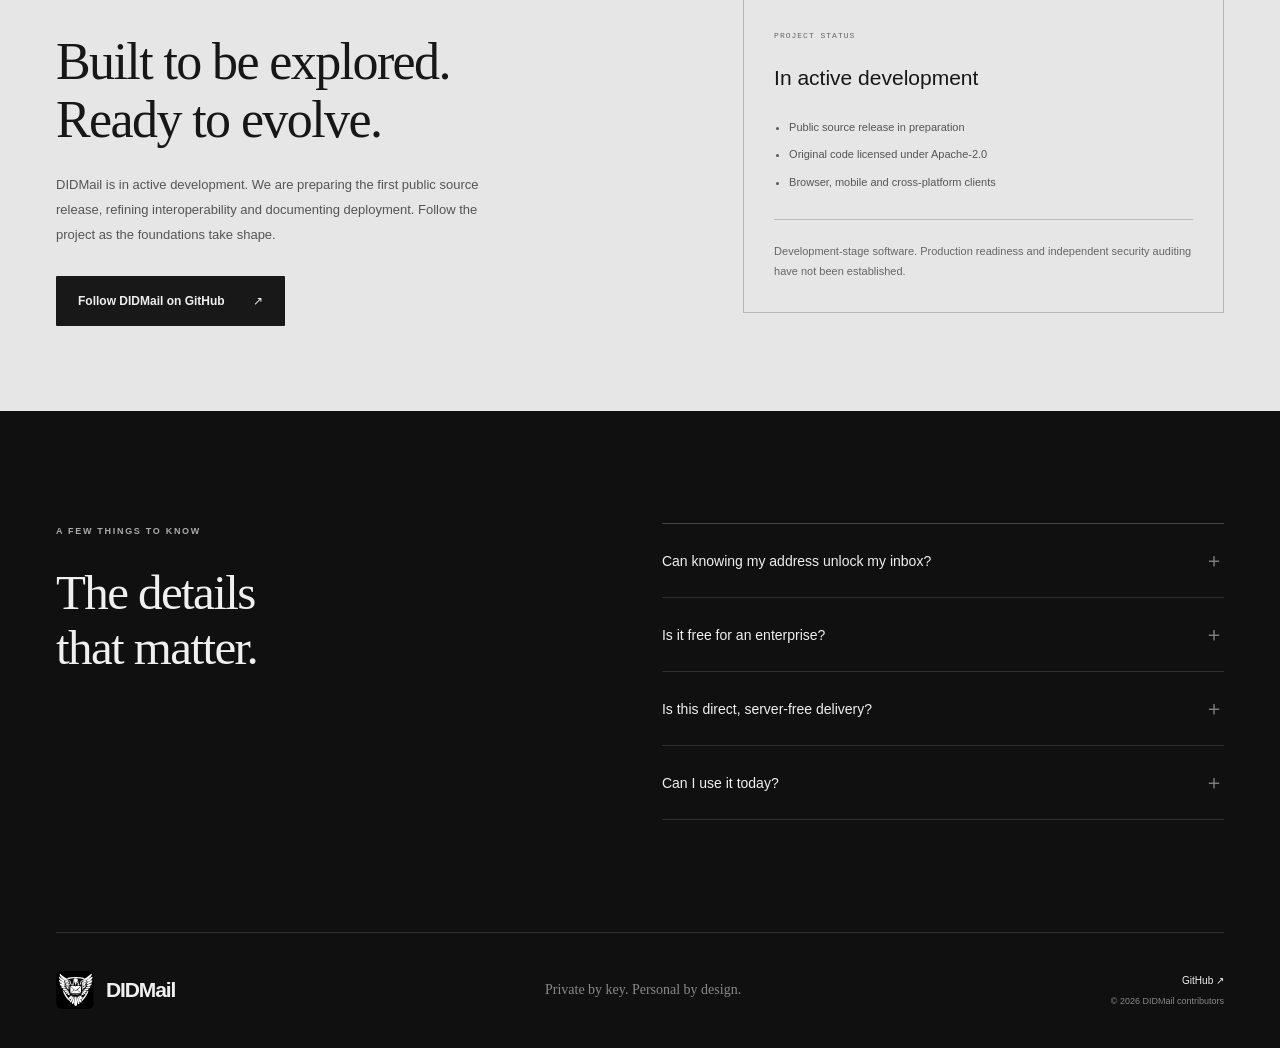
==== commit 5c81dec0: "Refine monochrome design and explain DIDMail security and ecosystem" ====
--- a/index.html
+++ b/index.html
@@ -1,75 +1,45 @@
 <!doctype html>
-<html lang="en">
-<head>
-  <meta charset="utf-8">
-  <meta name="viewport" content="width=device-width, initial-scale=1">
-  <meta name="theme-color" content="#f6f7f2">
-  <meta name="description" content="DIDMail is building decentralized email around DID identities, end-to-end encrypted content, and clients across your devices.">
-  <meta property="og:type" content="website">
-  <meta property="og:title" content="DIDMail — Your inbox. Your identity.">
-  <meta property="og:description" content="Decentralized identity. Encrypted communication. Open foundations.">
-  <meta property="og:url" content="https://didmail.org/">
-  <meta property="og:image" content="https://didmail.org/assets/favicon.png">
-  <link rel="canonical" href="https://didmail.org/">
-  <link rel="icon" type="image/png" href="assets/favicon.png">
-  <link rel="stylesheet" href="style.css">
-  <title>DIDMail — Your inbox. Your identity.</title>
-  <script src="app.js" defer></script>
-</head>
-<body>
-  <a href="#main" class="skip" data-i18n="skip">Skip to content</a>
-  <header class="site-header wrap">
-    <a class="brand" href="#" aria-label="DIDMail home"><img src="assets/logo.svg" width="38" height="38" alt=""><span>DIDMail</span></a>
-    <nav id="navigation" aria-label="Main navigation">
-      <a href="#idea" data-i18n="navIdea">The idea</a><a href="#project" data-i18n="navProject">The project</a><a href="#status" data-i18n="navStatus">What's next</a>
-    </nav>
-    <div class="nav-actions"><button class="language" type="button" aria-label="Switch to Chinese">中文 <span aria-hidden="true">↗</span></button><a class="github-link" href="https://github.com/didmail-org" target="_blank" rel="noopener noreferrer">GitHub <span aria-hidden="true">↗</span></a><button class="menu-button" type="button" aria-controls="navigation" aria-expanded="false" aria-label="Open navigation"><span></span><span></span></button></div>
-  </header>
-  <main id="main">
-    <section class="hero wrap">
-      <div class="hero-copy">
-        <p class="eyebrow"><span class="live-dot"></span><span data-i18n="eyebrow">INDEPENDENT IDENTITY. PRIVATE CONVERSATIONS.</span></p>
-        <h1><span data-i18n="heroFirst">Your inbox.</span><br><em data-i18n="heroSecond">Your identity.</em></h1>
-        <p class="hero-description" data-i18n="heroDescription">Email built around who you are, not where your inbox lives. DIDMail brings decentralized identity and end-to-end encrypted content to a multi-client mail system.</p>
-        <div class="hero-actions"><a class="button dark" href="#project"><span data-i18n="explore">Explore the project</span><span aria-hidden="true">↗</span></a><a class="text-link" href="https://github.com/didmail-org" target="_blank" rel="noopener noreferrer"><span data-i18n="follow">Follow our progress</span><span aria-hidden="true">↗</span></a></div>
-        <div class="hero-status"><span class="small-dot"></span><span data-i18n="heroStatus">In development · Preparing our first public source release</span></div>
-      </div>
-      <div class="mail-scene" aria-label="Illustration of a client-encrypted message">
-        <div class="scene-grid" aria-hidden="true"></div>
-        <div class="scene-top"><span class="mono">DIDMAIL / 001</span><span class="mono" data-i18n="privateLabel">PRIVATE BY DESIGN</span></div>
-        <div class="message-paper"><div class="paper-header"><span class="paper-dot"></span><span class="mono" data-i18n="personalNote">A PERSONAL NOTE</span></div><p data-i18n="paperTitle">A little more<br>ownership.</p><div class="paper-lines" aria-hidden="true"><i></i><i></i><i></i></div></div>
-        <div class="envelope" aria-hidden="true"><div class="envelope-base"></div><div class="envelope-fold"></div><div class="seal"><img src="assets/logo.svg" alt="" width="56" height="56"></div><span class="envelope-label mono">DIDMail</span></div>
-        <div class="encryption-tag"><svg width="15" height="17" viewBox="0 0 20 22" fill="none" aria-hidden="true"><path d="M5 9V6a5 5 0 0 1 10 0v3M3 9h14v11H3z" stroke="currentColor" stroke-width="1.6"/><path d="M10 13v3" stroke="currentColor" stroke-width="1.6"/></svg><span data-i18n="sealed">Encrypted on your device</span></div>
-        <div class="scene-bottom"><span data-i18n="sceneNote">The message is yours. So are the keys.</span><span class="mono" data-i18n="illustration">CONCEPT ILLUSTRATION</span></div>
-      </div>
-    </section>
-    <div class="principles-strip"><div class="wrap"><span data-i18n="stripIdentity">DID-based identity</span><span aria-hidden="true">✳</span><span data-i18n="stripEncrypted">End-to-end encrypted content</span><span aria-hidden="true">✳</span><span data-i18n="stripLicense">Apache-2.0 foundations</span><span aria-hidden="true">✳</span><span data-i18n="stripClients">Multiple clients. One project.</span></div></div>
-    <section id="idea" class="idea-section wrap section-space">
-      <div class="section-intro"><p class="eyebrow" data-i18n="ideaEyebrow">01 / THE IDEA</p><h2 data-i18n="ideaTitle">A different foundation<br>for a familiar thing.</h2><p class="section-description" data-i18n="ideaDescription">The inbox feels familiar. The foundations give identity and encrypted content a different place to live.</p></div>
-      <div class="principle-list">
-        <article><span class="item-index mono">01</span><div><h3 data-i18n="identityTitle">Start with your identity.</h3><p data-i18n="identityDescription">Create or import a DID wallet. Your identity is based on cryptographic keys, rather than an account created by a mail provider.</p></div><span class="line-icon" aria-hidden="true">↗</span></article>
-        <article><span class="item-index mono">02</span><div><h3 data-i18n="encryptedTitle">Seal it before sending.</h3><p data-i18n="encryptedDescription">Message content and attachments are encrypted on the client. Mail nodes store encrypted content; privacy still depends on key security and the surrounding system.</p></div><span class="line-icon" aria-hidden="true">⌁</span></article>
-        <article><span class="item-index mono">03</span><div><h3 data-i18n="openTitle">Build on open foundations.</h3><p data-i18n="openDescription">The project uses Apache-2.0 for original code and documentation. Protocol drafts and shared compatibility fixtures help the clients evolve together.</p></div><span class="line-icon" aria-hidden="true">＋</span></article>
-      </div>
-    </section>
-    <section class="journey-section wrap">
-      <div class="journey-heading"><span class="eyebrow" data-i18n="journeyEyebrow">FOLLOW A MESSAGE</span><span class="mono" data-i18n="journeyNote">A SIMPLIFIED VIEW OF THE SYSTEM</span></div>
-      <div class="journey"><div class="journey-step"><span class="journey-symbol" aria-hidden="true">◎</span><h3 data-i18n="journeySender">Your device</h3><p data-i18n="journeySenderText">Compose. Encrypt. Sign.</p></div><div class="connection" aria-hidden="true"><span>→</span></div><div class="journey-step"><span class="journey-symbol" aria-hidden="true">▤</span><h3 data-i18n="journeyNode">A mail node</h3><p data-i18n="journeyNodeText">Store encrypted content.</p></div><div class="connection" aria-hidden="true"><span>→</span></div><div class="journey-step"><span class="journey-symbol" aria-hidden="true">◎</span><h3 data-i18n="journeyRecipient">Their device</h3><p data-i18n="journeyRecipientText">Retrieve. Verify. Decrypt.</p></div></div>
-    </section>
-    <section id="project" class="project-section section-space wrap">
-      <div class="project-heading"><div><p class="eyebrow" data-i18n="projectEyebrow">02 / THE PROJECT</p><h2 data-i18n="projectTitle">One project.<br>Multiple ways in.</h2></div><p class="section-description" data-i18n="projectDescription">A shared protocol, a server you can build on, and clients for different devices. Developed together in one source repository.</p></div>
-      <div class="component-list">
-        <article><span class="component-index mono">01</span><div><h3 data-i18n="extensionTitle">Browser extension</h3><p data-i18n="extensionText">A mailbox close to where you browse.</p></div><span class="technology">Next.js / TypeScript</span><span class="component-mark" aria-hidden="true">↗</span></article>
-        <article><span class="component-index mono">02</span><div><h3 data-i18n="mobileTitle">Mobile application</h3><p data-i18n="mobileText">A dedicated native mobile experience.</p></div><span class="technology">React Native</span><span class="component-mark" aria-hidden="true">↗</span></article>
-        <article><span class="component-index mono">03</span><div><h3 data-i18n="flutterTitle">Cross-platform client</h3><p data-i18n="flutterText">Exploring a consistent experience across platforms.</p></div><span class="technology">Flutter / Dart</span><span class="component-mark" aria-hidden="true">↗</span></article>
-        <article><span class="component-index mono">04</span><div><h3 data-i18n="serverTitle">Mail node & administration</h3><p data-i18n="serverText">Server infrastructure and a node management dashboard.</p></div><span class="technology">ARC / Cloudflare Workers</span><span class="component-mark" aria-hidden="true">↗</span></article>
-        <article><span class="component-index mono">05</span><div><h3 data-i18n="sdkTitle">Protocol SDK</h3><p data-i18n="sdkText">Shared codecs, cryptography, and compatibility fixtures.</p></div><span class="technology">TypeScript</span><span class="component-mark" aria-hidden="true">↗</span></article>
-      </div>
-      <p class="component-note"><span class="small-dot"></span><span data-i18n="componentNote">All components are under active development. Public downloads are not available yet.</span></p>
-    </section>
-    <section id="status" class="status-section"><div class="wrap status-inner"><div><p class="eyebrow" data-i18n="statusEyebrow">03 / BUILDING IN THE OPEN</p><h2 data-i18n="statusTitle">Good foundations<br>take thoughtful work.</h2><p data-i18n="statusDescription">We're preparing DIDMail for its first public source release. Follow the project as we refine interoperability, document deployment, and work through platform-specific acceptance.</p><a class="button lime" href="https://github.com/didmail-org" target="_blank" rel="noopener noreferrer"><span data-i18n="join">Follow DIDMail on GitHub</span><span aria-hidden="true">↗</span></a></div><aside class="release-note"><span class="release-label mono" data-i18n="releaseLabel">PROJECT STATUS</span><h3><span class="live-dot"></span><span data-i18n="releaseTitle">In active development</span></h3><ul><li data-i18n="releaseOne">Public source release in preparation</li><li data-i18n="releaseTwo">Protocol and deployment documentation evolving</li><li data-i18n="releaseThree">Original code licensed under Apache-2.0</li></ul><p data-i18n="releaseWarning">Not yet recommended for production use. Local tests are not an independent security audit.</p></aside></div></section>
-    <section class="faq-section section-space wrap"><div><p class="eyebrow" data-i18n="faqEyebrow">A FEW THINGS TO KNOW</p><h2 data-i18n="faqTitle">Before you<br>jump in.</h2></div><div class="faq-list"><details><summary><span data-i18n="faqOne">Where can I get the apps?</span><span aria-hidden="true">＋</span></summary><p data-i18n="faqOneAnswer">Public downloads are being prepared. The GitHub organization is the project’s current public entry point; release and contribution information will be added as it becomes available.</p></details><details><summary><span data-i18n="faqTwo">Can I run a mail node?</span><span aria-hidden="true">＋</span></summary><p data-i18n="faqTwoAnswer">DIDMail includes a node server and administration dashboard. Deployment documentation and hosted-runtime acceptance are still evolving. Instructions will accompany the public source release.</p></details><details><summary><span data-i18n="faqThree">What does the license allow?</span><span aria-hidden="true">＋</span></summary><p><span data-i18n="faqThreeAnswer">Apache-2.0 permits commercial use, modification, and redistribution subject to its terms. Third-party components retain their original licenses.</span> <a href="https://www.apache.org/licenses/LICENSE-2.0" target="_blank" rel="noopener noreferrer" data-i18n="readLicense">Read the license ↗</a></p></details><details><summary><span data-i18n="faqFour">Does encryption hide everything?</span><span aria-hidden="true">＋</span></summary><p data-i18n="faqFourAnswer">End-to-end encryption protects message content. It does not automatically hide all metadata, protect a compromised device, or replace secure key management. DIDMail remains a development project.</p></details></div></section>
-  </main>
-  <footer class="site-footer wrap"><a class="brand" href="#" aria-label="DIDMail home"><img src="assets/logo.svg" width="34" height="34" alt=""><span>DIDMail</span></a><p data-i18n="footerLine">Independent identity. Considered communication.</p><div><a href="https://github.com/didmail-org" target="_blank" rel="noopener noreferrer">GitHub ↗</a><span>© 2026 DIDMail contributors</span></div></footer>
-</body>
-</html>
+<html lang="en"><head>
+<meta charset="utf-8"><meta name="viewport" content="width=device-width, initial-scale=1">
+<meta name="theme-color" content="#101010">
+<meta name="description" content="DIDMail: private-key identity, end-to-end encrypted email, NFT envelopes and namecards. Built on ArcBlock technology and ARC.">
+<meta property="og:type" content="website"><meta property="og:title" content="DIDMail — Private by key. Personal by design.">
+<meta property="og:description" content="Private-key identity. Encrypted conversations. NFT envelopes and namecards. Built on ArcBlock and ARC.">
+<meta property="og:url" content="https://didmail.org/"><meta property="og:image" content="https://didmail.org/assets/favicon.png">
+<link rel="canonical" href="https://didmail.org/"><link rel="icon" type="image/png" href="assets/favicon.png"><link rel="stylesheet" href="style.css">
+<title>DIDMail — Private by key. Personal by design.</title><script src="app.js" defer></script></head><body>
+<a data-i18n="skip" href="#main" class="skip">Skip to content</a>
+<header class="site-header wrap"><a class="brand" href="#" aria-label="DIDMail home"><img src="assets/logo.svg" width="38" height="38" alt=""><span>DIDMail</span></a><nav id="navigation" aria-label="Main navigation"><a href="#idea"><span data-i18n="navSecurity" >Security</span></a><a href="#experience"><span data-i18n="navExperience" >Experience</span></a><a href="#technology"><span data-i18n="navTechnology" >Technology</span></a></nav>
+<div class="nav-actions"><button class="language" type="button" aria-label="切换到中文">中文 <span aria-hidden="true">↗</span></button><a class="github-link" href="https://github.com/didmail-org" target="_blank" rel="noopener noreferrer">GitHub ↗</a><button class="menu-button" type="button" aria-controls="navigation" aria-expanded="false" aria-label="Toggle navigation"><span></span><span></span></button></div></header>
+<main id="main">
+<section class="hero wrap"><div class="hero-copy"><p data-i18n="eyebrow" class="eyebrow">DECENTRALIZED EMAIL / BUILT ON ARCBLOCK</p><h1><span data-i18n="heroFirst" >Private by key.</span><br><em><span data-i18n="heroSecond" >Personal by design.</span></em></h1><p data-i18n="heroDescription" class="hero-description">Your private key establishes your identity. Your messages are encrypted before they leave your device. Make every exchange your own with NFT envelopes and namecards.</p><div class="hero-actions"><a class="button dark" href="#idea"><span data-i18n="explore" >Discover DIDMail</span><span aria-hidden="true">↘</span></a><a class="text-link" href="#how"><span data-i18n="howLink" >How it works</span><span aria-hidden="true">↓</span></a></div><p data-i18n="heroStatus" class="hero-status">In development · First public source release in preparation</p></div><div class="mail-scene" aria-label="Concept illustration of an encrypted NFT envelope"><div class="scene-grid" aria-hidden="true"></div><div class="scene-top"><span class="mono">DIDMAIL / PRIVATE CORRESPONDENCE</span><span class="mono">01—01</span></div><div class="message-paper"><div class="paper-header"><span class="paper-dot"></span><span class="mono">TO: YOUR DID</span></div><p data-i18n="paperTitle" >For your eyes.<br>From my keys.</p><div class="paper-lines" aria-hidden="true"><i></i><i></i><i></i></div></div><div class="envelope" aria-hidden="true"><div class="envelope-base"></div><div class="envelope-fold"></div><div class="seal"><img src="assets/logo.svg" alt="" width="56" height="56"></div><span class="envelope-label mono">DIDMAIL / NFT ENVELOPE</span></div><div class="encryption-tag"><span aria-hidden="true">⌑</span><span data-i18n="sealed" >END-TO-END ENCRYPTED</span></div><div class="scene-bottom"><span data-i18n="sceneNote" >An envelope with character. A message in confidence.</span><span data-i18n="illustration" class="mono">CONCEPT STUDY</span></div></div></section>
+<div class="principles-strip"><div class="wrap"><span data-i18n="stripIdentity" >PRIVATE-KEY IDENTITY</span><span data-i18n="stripEncryption" >END-TO-END ENCRYPTION</span><span data-i18n="stripNFT" >NFT ENVELOPES &amp; NAMECARDS</span><span data-i18n="stripArc" >ARCBLOCK × ARC</span></div></div>
+<section id="idea" class="idea-section wrap section-space"><div class="section-intro"><p data-i18n="securityEyebrow" class="eyebrow">01 / SECURITY STARTS WITH IDENTITY</p><h2 data-i18n="securityTitle" >An address is public.<br>Access is personal.</h2><p data-i18n="securityIntro" class="section-description">Knowing where to reach you should not give anyone the means to become you.</p></div><div class="principle-list">
+<article><span class="item-index mono">01</span><div><h3 data-i18n="passwordTitle" >Beyond an address and password.</h3><p data-i18n="passwordText" >Password-based mail accounts can be targeted by guessing, credential stuffing and phishing. DIDMail uses keys for identity and signatures for authorized operations; knowing an address and guessing a server login password is not enough.</p></div></article>
+<article><span class="item-index mono">02</span><div><h3 data-i18n="localTitle" >A local password. Keys in your care.</h3><p data-i18n="localText" >The local password unlocks protected wallet data on your device. It is not a shared mailbox password sent to a provider. Strong passwords, safe backups and secure devices still matter: a stolen key can compromise the identity.</p></div></article>
+<article><span class="item-index mono">03</span><div><h3 data-i18n="contentTitle" >Encrypt before sending.</h3><p data-i18n="contentText" >Message bodies and attachments are encrypted on the client for the recipient. Mail nodes handle ciphertext; decryption happens with the appropriate private keys on the client.</p></div></article>
+</div></section>
+<section id="how" class="journey-section wrap"><div class="journey-heading"><p data-i18n="howEyebrow" class="eyebrow">02 / HOW A PRIVATE MESSAGE TRAVELS</p><span data-i18n="howNote" class="mono">KEYS AT THE EDGES. CIPHERTEXT IN BETWEEN.</span></div><div class="journey"><div class="journey-step"><span class="journey-symbol mono">01</span><h3 data-i18n="senderTitle" >Sender’s device</h3><p data-i18n="senderText" >Resolve recipient keys. Encrypt content. Sign the operation.</p></div><div class="connection" aria-hidden="true"><span>→</span></div><div class="journey-step"><span class="journey-symbol mono">02</span><h3 data-i18n="nodesTitle" >Selected mail node</h3><p data-i18n="nodesText" >Store and deliver ciphertext. Record the relevant on-chain evidence.</p></div><div class="connection" aria-hidden="true"><span>→</span></div><div class="journey-step"><span class="journey-symbol mono">03</span><h3 data-i18n="recipientTitle" >Recipient’s device</h3><p data-i18n="recipientText" >Retrieve ciphertext. Verify evidence. Decrypt locally.</p></div></div><div class="architecture-note"><p data-i18n="decentralizedTitle" class="note-heading">Peer-to-peer encryption. A network of services.</p><p data-i18n="decentralizedText" >The cryptographic endpoints are the sender and recipient, even when a server relays the message. DID identity is separate from a single provider account; users can choose mail nodes, while ArcBlock on-chain assets and records support verifiable coordination. Decentralization does not mean a serverless transport or a copy of every message on every node.</p></div></section>
+<section id="experience" class="experience-section wrap section-space"><div class="project-heading"><div><p data-i18n="nftEyebrow" class="eyebrow">03 / A MORE PERSONAL EXCHANGE</p><h2 data-i18n="nftTitle" >A letter can<br>feel like yours.</h2></div><p data-i18n="nftIntro" class="section-description">A familiar ritual, reimagined as digital assets: choose how a message arrives, and how you introduce yourself.</p></div><div class="nft-layout">
+<article class="nft-feature"><div class="envelope-study" aria-hidden="true"><span class="study-label mono">COLLECTION / NO. 001</span><div class="mini-envelope"><img src="assets/logo.svg" alt=""></div><span class="study-bottom mono">SEALED WITH IDENTITY</span></div><h3 data-i18n="envelopeTitle" >NFT envelopes. A little delight in every send.</h3><p data-i18n="envelopeText" >Choose an envelope design for a personal note, a celebration or a professional exchange. Envelope NFTs add visual character and can carry service terms such as retention and pricing. The artwork gives the message its style; encryption protects its content.</p></article>
+<article class="nft-feature"><div class="namecard-study"><span class="study-label mono">NAMECARD / IDENTITY EDITION</span><div class="namecard"><div class="namecard-top"><img src="assets/logo.svg" width="35" height="35" alt=""><span class="mono">DIDMAIL</span></div><p data-i18n="cardName" class="card-name">A new connection.</p><span data-i18n="cardRole" class="mono">YOUR IDENTITY, INTRODUCED.</span><div class="card-rule"></div><span class="mono">DID · PUBLIC IDENTITY</span></div><span class="study-bottom mono">ILLUSTRATIVE DIGITAL ASSET</span></div><h3 data-i18n="namecardTitle" >NFT namecards. Make an introduction worth keeping.</h3><p data-i18n="namecardText" >Share a designed identity card when you connect. NFT namecards bring a personal or brand expression to contact exchange, linked to the DID identity behind the conversation.</p></article>
+</div></section>
+<section class="audience-section"><div class="wrap"><p data-i18n="audienceEyebrow" class="eyebrow">04 / FOR PEOPLE. FOR ORGANIZATIONS.</p><div class="audience-row"><div><span class="mono">FOR ORGANIZATIONS</span><h2 data-i18n="enterpriseTitle" >Your organization.<br>Your information boundary.</h2></div><div><h3 data-i18n="enterpriseLead" >Free to use. More control over confidential communication.</h3><p data-i18n="enterpriseText" >Apache-2.0 allows enterprise use and self-hosting of the original software without a software license fee. Client-side encryption and independently operated nodes can support tighter control over business correspondence, with key management and access policies designed for your organization.</p><p data-i18n="enterpriseNote" class="fine-print">Infrastructure, operations, network transactions and paid node services may still incur costs. Enterprise deployment remains subject to the project’s development status.</p></div></div><div class="audience-row"><div><span class="mono">FOR NODE OPERATORS</span><h2 data-i18n="operatorTitle" >Run a node.<br>Provide a service.</h2></div><div><h3 data-i18n="operatorLead" >Earn from the infrastructure you operate.</h3><p data-i18n="operatorText" >Operators can offer mail delivery and encrypted storage, with service pricing and retention policies. Revenue can come from paid usage under the protocol’s fee rules. DIDMail connects the service people use with the node that provides it.</p><p data-i18n="operatorNote" class="fine-print">Revenue depends on usage, pricing, protocol fee allocation and running costs. Returns are not guaranteed; test-network tokens are not cash income.</p></div></div></div></section>
+<section id="technology" class="technology-section wrap section-space"><div class="project-heading"><div><p data-i18n="techEyebrow" class="eyebrow">05 / ENGINEERED ON ARCBLOCK</p><h2 data-i18n="techTitle" >Identity. Assets.<br>A modern runtime.</h2></div><p data-i18n="techIntro" class="section-description">DIDMail brings cryptographic identity, programmable digital assets and a composable application runtime into one mail architecture.</p></div><div class="tech-list">
+<article><span class="mono">01</span><div><h3 data-i18n="didTechTitle" >ArcBlock DID</h3><p data-i18n="didTechText" >Key-based identities and signed operations, with on-chain records and assets for verifiable coordination.</p></div><a href="https://arcblock.github.io/abt-did-spec/" target="_blank" rel="noopener noreferrer"><span data-i18n="didDocs" >Explore</span> <span aria-hidden="true">↗</span></a></article>
+<article><span class="mono">02</span><div><h3 data-i18n="arcTechTitle" >ARC · AFS · AUP</h3><p data-i18n="arcTechText" >ARC integration provides identity, sessions and resource access. DIDMail’s administration interface uses AUP layouts and Web Device components.</p></div><a href="https://www.arcblock.io/en/docs/afs/" target="_blank" rel="noopener noreferrer"><span data-i18n="arcDocs" >Explore</span> <span aria-hidden="true">↗</span></a></article>
+<article><span class="mono">03</span><div><h3 data-i18n="workerTechTitle" >Cloudflare Workers · D1 · R2</h3><p data-i18n="workerTechText" >A Workers-based business backend with structured metadata and encrypted object storage, connected to ARC through service bindings or HTTPS.</p></div><a href="https://developers.cloudflare.com/workers/" target="_blank" rel="noopener noreferrer"><span data-i18n="workerDocs" >Explore</span> <span aria-hidden="true">↗</span></a></article>
+<article><span class="mono">04</span><div><h3 data-i18n="protocolTechTitle" >Shared protocol. Multiple clients.</h3><p data-i18n="protocolTechText" >TypeScript protocol work and compatibility fixtures connect browser, React Native and Flutter clients. New protocol drafts evolve alongside existing client cryptography.</p></div><span class="tech-tag mono">CROSS-CLIENT</span></article>
+</div><p data-i18n="techNote" class="fine-print">ARC integration and the Workers backend have been exercised locally. Hosted deployment validation and independent security review are still ahead.</p></section>
+<section id="status" class="status-section"><div class="wrap status-inner"><div><p data-i18n="statusEyebrow" class="eyebrow">06 / OPEN FOUNDATIONS</p><h2 data-i18n="statusTitle" >Built to be explored.<br>Ready to evolve.</h2><p data-i18n="statusDescription" >DIDMail is in active development. We are preparing the first public source release, refining interoperability and documenting deployment. Follow the project as the foundations take shape.</p><a class="button lime" href="https://github.com/didmail-org" target="_blank" rel="noopener noreferrer"><span data-i18n="join" >Follow DIDMail on GitHub</span><span aria-hidden="true">↗</span></a></div>
+<aside class="release-note"><span class="mono">PROJECT STATUS</span><h3 data-i18n="releaseTitle" >In active development</h3><ul><li data-i18n="releaseOne" >Public source release in preparation</li><li data-i18n="releaseTwo" >Original code licensed under Apache-2.0</li><li data-i18n="releaseThree" >Browser, mobile and cross-platform clients</li></ul><p data-i18n="releaseWarning" >Development-stage software. Production readiness and independent security auditing have not been established.</p></aside>
+</div></section>
+<section class="faq-section section-space wrap"><div><p data-i18n="faqEyebrow" class="eyebrow">A FEW THINGS TO KNOW</p><h2 data-i18n="faqTitle" >The details<br>that matter.</h2></div><div class="faq-list">
+<details><summary><span data-i18n="faqOne" >Can knowing my address unlock my inbox?</span><span aria-hidden="true">＋</span></summary><p data-i18n="faqOneAnswer" >An address identifies you; it is not a decryption key. Reading encrypted content requires the appropriate private key. Keep local wallet data, passwords and backups secure.</p></details>
+<details><summary><span data-i18n="faqTwo" >Is it free for an enterprise?</span><span aria-hidden="true">＋</span></summary><p data-i18n="faqTwoAnswer" >The original software has no license fee under Apache-2.0, including commercial use and self-hosting subject to the license terms. Hosting, operations and service or chain fees are separate. Third-party components retain their own licenses.</p></details>
+<details><summary><span data-i18n="faqThree" >Is this direct, server-free delivery?</span><span aria-hidden="true">＋</span></summary><p data-i18n="faqThreeAnswer" >No. The encryption endpoints are the sender and recipient. Nodes still store and relay ciphertext. Delivery and availability depend on the selected services; encryption does not hide all routing, payment or on-chain metadata.</p></details>
+<details><summary><span data-i18n="faqFour" >Can I use it today?</span><span aria-hidden="true">＋</span></summary><p data-i18n="faqFourAnswer" >Public downloads and deployment instructions are being prepared. This site introduces the project and its architecture; the illustrations are concept studies. Follow GitHub for source and release updates.</p></details>
+</div></section>
+</main>
+<footer class="site-footer wrap"><a class="brand" href="#" aria-label="DIDMail home"><img src="assets/logo.svg" width="38" height="38" alt=""><span>DIDMail</span></a><p data-i18n="footerLine" >Private by key. Personal by design.</p><div><a href="https://github.com/didmail-org" target="_blank" rel="noopener noreferrer">GitHub <span aria-hidden="true">↗</span></a><span>© 2026 DIDMail contributors</span></div></footer>
+</body></html>
--- a/style.css
+++ b/style.css
@@ -1,4 +1,300 @@
-:root{--paper:#f6f7f2;--ink:#202820;--muted:#626b61;--line:#dce0d5;--lime:#d9eea3;--serif:"Iowan Old Style","Baskerville","Palatino Linotype",Georgia,serif;--sans:-apple-system,BlinkMacSystemFont,"Segoe UI",sans-serif}*{box-sizing:border-box}html{scroll-behavior:smooth;scroll-padding-top:30px}body{margin:0;background:var(--paper);color:var(--ink);font-family:var(--sans);-webkit-font-smoothing:antialiased}button,a{-webkit-tap-highlight-color:transparent}a{color:inherit;text-decoration:none}button{font:inherit}button,a,summary{touch-action:manipulation}:focus-visible{outline:2px solid #607d2c;outline-offset:5px}.wrap{width:min(1240px,calc(100% - 112px));margin-inline:auto}.mono{font-family:ui-monospace,SFMono-Regular,Consolas,monospace;font-size:10px;letter-spacing:1.1px}.skip{position:fixed;left:16px;top:-80px;padding:14px;background:var(--ink);color:white;z-index:20}.skip:focus{top:10px}.site-header{height:106px;display:flex;align-items:center;justify-content:space-between;border-bottom:1px solid var(--line);gap:24px}.brand{display:flex;align-items:center;gap:12px;font-size:25px;font-weight:650;letter-spacing:-1.1px}.brand img{border-radius:8px}.brand-dot{display:none}.site-header nav{display:flex;gap:32px;margin-left:70px;font-size:13px;color:#555f53}.site-header nav a:hover,.text-link:hover,.site-footer a:hover{color:#617d35}.nav-actions{display:flex;gap:26px;align-items:center;font-size:12px}.language{background:none;border:0;padding:10px 0;cursor:pointer;color:var(--ink)}.language span{font-size:11px;margin-left:6px}.github-link{border-bottom:1px solid var(--ink);padding-block:7px}.github-link span{margin-left:15px}.menu-button{display:none}.hero{display:grid;grid-template-columns:1.1fr 1fr;align-items:center;gap:64px;padding-block:86px 94px}.eyebrow{font-size:10px;font-weight:600;letter-spacing:1.6px;line-height:1.6;margin:0 0 27px;display:flex;align-items:center;gap:9px}.live-dot{display:inline-block;flex-shrink:0;width:7px;height:7px;background:#759549;border-radius:50%;box-shadow:0 0 0 4px #75954913}.hero h1{font-family:var(--serif);font-weight:400;font-size:clamp(60px,6.5vw,94px);letter-spacing:-4.5px;line-height:1.02;margin:0 0 28px}.hero h1 em{font-weight:400;color:#647c43}.hero-description{font-size:15px;line-height:1.85;color:var(--muted);max-width:430px;margin:0 0 34px}.hero-actions{display:flex;gap:25px;align-items:center}.button{display:inline-flex;justify-content:space-between;align-items:center;gap:27px;min-height:50px;padding:0 21px;font-size:12px;font-weight:550;border-radius:3px;transition:transform .2s,background .2s}.button:hover{transform:translateY(-2px)}.button.dark{background:var(--ink);color:#fff}.button.dark:hover{background:#38432e}.text-link{font-size:12px;display:flex;gap:15px;align-items:center}.hero-status{display:flex;align-items:center;gap:7px;font-size:10px;color:#75806e;line-height:1.5;margin-top:26px}.small-dot{display:inline-block;flex-shrink:0;width:5px;height:5px;border-radius:50%;background:#7b8a68}.mail-scene{position:relative;height:477px;background:#e8ecdf;border:1px solid #dfe4d4;border-radius:5px;overflow:hidden;isolation:isolate}.scene-grid{position:absolute;inset:0;background-image:linear-gradient(#899a7820 1px,transparent 1px),linear-gradient(90deg,#899a7820 1px,transparent 1px);background-size:34px 34px;mask-image:radial-gradient(ellipse at center,#0009,transparent 75%)}.scene-top{position:absolute;inset:24px 23px auto;display:flex;justify-content:space-between;color:#69765f}.scene-top span{font-size:8px}.message-paper{position:absolute;left:17%;right:17%;top:73px;height:240px;padding:22px 25px;background:#fafbf7;box-shadow:0 9px 23px #384b2c13;transform:rotate(-5deg);transition:transform .5s}.paper-header{display:flex;align-items:center;gap:7px;color:#8c9383}.paper-header .mono{font-size:7px;letter-spacing:1.3px}.paper-dot{height:5px;width:5px;border-radius:50%;background:#879d6a}.message-paper p{font-family:var(--serif);font-size:36px;line-height:1.1;letter-spacing:-1.3px;margin:22px 0}.paper-lines i{display:block;height:3px;background:#e2e6dc;width:85%;margin:10px 0}.paper-lines i:nth-child(2){width:94%}.paper-lines i:nth-child(3){width:61%}.envelope{position:absolute;top:207px;left:9%;right:9%;height:193px;filter:drop-shadow(0 14px 17px #243e2020);transform:rotate(3deg);transition:transform .5s}.envelope-base{position:absolute;inset:0;background:#cad8ae;clip-path:polygon(0 0,100% 0,100% 100%,0 100%)}.envelope-fold{position:absolute;inset:0;background:linear-gradient(145deg,#dee8c9,#cad9ac);clip-path:polygon(0 0,50% 52%,100% 0,100% 100%,0 100%);border-bottom:1px solid #aebf96}.envelope:before{content:"";position:absolute;inset:0;background:#b5c89a;clip-path:polygon(0 0,50% 58%,100% 0);z-index:-1}.envelope:after{content:"";position:absolute;inset:0;background:#e0e9cb;clip-path:polygon(0 100%,50% 44%,100% 100%);border-bottom:1px solid #c3d2a9}.seal{position:absolute;width:65px;height:65px;border-radius:50%;background:#253226;left:calc(50% - 32px);top:58px;display:grid;place-items:center;z-index:2;box-shadow:0 3px 6px #1f2b2226;transform:rotate(-3deg)}.seal img{border-radius:50%;width:53px;height:53px}.envelope-label{position:absolute;left:22px;bottom:18px;font-size:10px;z-index:3;color:#63764d;letter-spacing:.3px}.encryption-tag{position:absolute;right:19px;top:170px;background:#fff;padding:12px 16px;display:flex;gap:9px;align-items:center;box-shadow:0 6px 22px #2940220c;font-size:10px;transform:rotate(3deg);border:1px solid #e2e6da;z-index:3}.scene-bottom{position:absolute;bottom:21px;inset-inline:23px;display:flex;align-items:center;justify-content:space-between;gap:10px;font-family:var(--serif);font-size:12px;color:#69765d}.scene-bottom .mono{font-size:6px;letter-spacing:.6px}.mail-scene:hover .message-paper{transform:translateY(-8px) rotate(-7deg)}.mail-scene:hover .envelope{transform:translateY(3px) rotate(1deg)}.principles-strip{border-top:1px solid var(--line);border-bottom:1px solid var(--line);background:#eef1e7}.principles-strip .wrap{display:flex;align-items:center;justify-content:space-between;gap:16px;padding-block:24px;font-size:11px;color:#536047}.principles-strip span[aria-hidden]{font-size:19px;color:#7d8d66}.section-space{padding-block:110px}.idea-section{display:grid;grid-template-columns:1fr 1.1fr;gap:115px}.section-intro h2,h2{font-family:var(--serif);font-size:48px;line-height:1.12;font-weight:400;letter-spacing:-1.8px;margin:0 0 21px}.section-description{color:var(--muted);font-size:14px;line-height:1.9;max-width:340px;margin:0}.principle-list article{display:flex;gap:21px;align-items:flex-start;border-top:1px solid var(--line);padding:24px 0}.principle-list article:first-child{padding-top:0;border:0}.item-index{color:#8a937f;margin-top:5px}.principle-list h3{font-size:17px;font-weight:550;letter-spacing:-.3px;margin:0 0 12px}.principle-list p{font-size:12px;line-height:1.85;color:var(--muted);margin:0;max-width:340px}.line-icon{margin-left:auto;font-size:23px;color:#7b8d63}.journey-section{background:#edf0e6;border:1px solid #e1e6d7;border-radius:4px;padding:28px 36px 38px}.journey-heading{display:flex;justify-content:space-between;align-items:center;border-bottom:1px solid #d9dfcf;padding-bottom:20px}.journey-heading .eyebrow{margin:0;font-size:9px}.journey-heading>.mono{font-size:8px;color:#8a927c}.journey{display:flex;align-items:center;justify-content:center;padding-top:32px;gap:36px}.journey-step{text-align:center;min-width:140px}.journey-symbol{display:block;font-size:30px;color:#6f8553;margin-bottom:13px}.journey-step h3{font-size:13px;font-weight:600;margin:0 0 9px}.journey-step p{font-size:10px;color:var(--muted);margin:0}.connection{height:1px;flex:1;max-width:140px;background:#bec9ab;position:relative}.connection span{position:absolute;right:0;top:-11px;color:#8b9d75;background:#edf0e6;font-size:19px}.project-heading{display:flex;justify-content:space-between;align-items:end;padding-bottom:40px}.project-heading h2{margin:0}.project-heading .section-description{margin-bottom:4px}.component-list{border-top:1px solid var(--ink)}.component-list article{display:grid;grid-template-columns:50px 1fr 220px 20px;align-items:center;gap:14px;padding:28px 0;border-bottom:1px solid var(--line)}.component-index{color:#8a937f}.component-list h3{font-size:21px;font-weight:500;letter-spacing:-.5px;margin:0 0 8px}.component-list p{font-size:12px;color:var(--muted);margin:0;line-height:1.6}.technology{font-size:10px;letter-spacing:.1px;color:#67715c}.component-mark{font-size:20px;color:#a7b295}.component-note{display:flex;gap:8px;align-items:center;font-size:10px;color:#76816c;margin:20px 0 0;line-height:1.7}.status-section{background:#222d24;color:#f2f4e9;padding-block:85px}.status-inner{display:grid;grid-template-columns:1.2fr 1fr;gap:125px;align-items:center}.status-section .eyebrow{color:#a7b79b}.status-section h2{font-size:53px;margin-bottom:24px;letter-spacing:-1.6px}.status-section p{font-size:13px;line-height:1.9;color:#b1beaa;max-width:440px;margin:0 0 29px}.button.lime{background:var(--lime);color:var(--ink)}.button.lime:hover{background:#e7f5c5}.release-note{border:1px solid #52604b;border-radius:4px;padding:28px}.release-label{color:#96a98b;font-size:9px}.release-note h3{display:flex;align-items:center;gap:12px;font-size:19px;font-weight:450;margin:24px 0}.release-note .live-dot{background:#c3df95;box-shadow:0 0 0 4px #c3df9510}.release-note ul{padding-left:15px;margin:0 0 23px;color:#bac7b2;font-size:11px;line-height:2.5}.release-note p{border-top:1px solid #475540;padding-top:21px;font-size:10px;line-height:1.85;margin:0;color:#91a087}.faq-section{display:grid;grid-template-columns:1fr 1.1fr;gap:115px}.faq-list{border-top:1px solid var(--line)}details{border-bottom:1px solid var(--line)}summary{list-style:none;display:flex;align-items:center;justify-content:space-between;padding:23px 0;font-size:14px;cursor:pointer;gap:15px}summary::-webkit-details-marker{display:none}summary>span:last-child{font-size:20px;color:#8b987b;transition:transform .2s}details[open] summary>span:last-child{transform:rotate(45deg)}details p{color:var(--muted);font-size:12px;line-height:1.9;margin:0 28px 23px 0}details p a{text-decoration:underline;text-underline-offset:3px}.site-footer{border-top:1px solid var(--line);display:flex;align-items:center;justify-content:space-between;gap:30px;padding-block:35px}.site-footer .brand{font-size:21px}.site-footer p{font-family:var(--serif);font-size:14px;color:#7a856d}.site-footer>div{display:flex;align-items:end;flex-direction:column;gap:10px;font-size:10px}.site-footer>div>span{color:#89927f;font-size:9px}html[lang=zh] h1{font-family:var(--sans);font-size:75px;letter-spacing:-3px;line-height:1.18}html[lang=zh] h2{font-family:var(--sans);font-size:38px;font-weight:450;line-height:1.35}html[lang=zh] .message-paper p{font-family:var(--sans);font-size:29px;line-height:1.5}html[lang=zh] .scene-bottom{font-family:var(--sans);font-size:10px}
-@media(min-width:1500px){.hero{padding-block:100px 110px}.mail-scene{height:490px}}@media(max-width:1100px){.wrap{width:calc(100% - 64px)}.hero{gap:35px}.hero h1{font-size:73px}.hero-actions{gap:17px}.text-link{font-size:11px}.mail-scene{height:440px}.scene-bottom{font-size:10px}.scene-bottom .mono{display:none}.idea-section,.faq-section{gap:60px}.status-inner{gap:60px}.site-header nav{margin-left:0}.site-footer p{font-size:12px}.component-list article{grid-template-columns:38px 1fr 190px 18px}}@media(max-width:800px){.wrap{width:calc(100% - 48px)}.site-header{height:84px}.site-header nav{gap:17px;font-size:11px}.nav-actions{gap:19px}.brand{font-size:23px}.hero{padding-block:58px 64px;gap:30px;grid-template-columns:1fr}.hero h1{font-size:82px}.hero-description{max-width:480px}.hero-copy{max-width:600px}.hero .eyebrow{font-size:9px}.mail-scene{height:435px;max-width:520px;width:100%;justify-self:center;margin-top:13px}.message-paper{left:20%;right:20%;top:65px}.envelope{left:13%;right:13%;top:185px;height:185px}.scene-bottom{font-size:12px}.scene-bottom .mono{display:inline}.principles-strip .wrap{flex-wrap:wrap;justify-content:center;gap:12px 21px;font-size:10px;padding-block:18px}.principles-strip span[aria-hidden]:last-of-type{display:none}.section-space{padding-block:74px}.idea-section,.faq-section{grid-template-columns:1fr;gap:38px}.section-description{max-width:440px}.principle-list p{max-width:580px;font-size:13px}.principle-list article:first-child{padding-top:24px;border-top:1px solid var(--line)}h2,.section-intro h2{font-size:43px}.project-heading{align-items:start;gap:30px}.project-heading .section-description{max-width:260px;font-size:12px}.component-list article{grid-template-columns:30px 1fr 160px 15px}.component-list h3{font-size:19px}.technology{font-size:9px}.status-inner{grid-template-columns:1fr;gap:38px}.status-section{padding-block:64px}.status-section h2{font-size:48px}.status-section p{max-width:540px}.release-note{max-width:540px}.journey-section{padding:23px 24px 30px}.journey{gap:15px}.journey-step{min-width:110px}.connection{max-width:100px}.journey-heading>.mono{font-size:7px}.site-footer{flex-wrap:wrap;gap:20px}.site-footer p{margin:0}.site-footer>div{flex-basis:100%;flex-direction:row;justify-content:space-between;align-items:center}html[lang=zh] h1{font-size:70px}html[lang=zh] h2{font-size:35px}}@media(max-width:540px){.wrap{width:calc(100% - 40px)}.site-header{height:78px;position:relative}.brand{font-size:22px;gap:9px}.brand img{width:33px;height:33px}.nav-actions{gap:20px}.github-link{display:none}.menu-button{display:flex;flex-direction:column;justify-content:center;gap:5px;border:0;background:none;width:26px;height:32px;padding:3px;cursor:pointer}.menu-button span{height:1px;background:var(--ink);width:20px}.site-header nav{display:none;position:absolute;top:77px;left:-20px;right:-20px;background:var(--paper);padding:24px 20px;border-bottom:1px solid var(--line);z-index:10;box-shadow:0 10px 10px #26372408;font-size:14px}.site-header nav.open{display:flex;flex-direction:column;gap:25px}.hero{padding-block:46px 44px;gap:23px}.hero .eyebrow{font-size:7px;letter-spacing:1.2px;margin-bottom:25px}.hero h1{font-size:68px;letter-spacing:-3.5px}.hero-description{font-size:14px;line-height:1.85;margin-bottom:28px}.hero-actions{gap:20px}.button{font-size:11px;padding-inline:17px;gap:20px;min-height:47px}.hero .text-link{font-size:10px;gap:8px}.hero-status{font-size:8px;margin-top:22px}.mail-scene{height:370px;margin-top:10px}.message-paper{top:63px;left:17%;right:17%;padding:18px;height:200px}.message-paper p{font-size:31px;margin:20px 0}.envelope{left:9%;right:9%;top:173px;height:151px}.seal{width:53px;height:53px;left:calc(50% - 26px);top:45px}.seal img{width:43px;height:43px}.envelope-label{font-size:8px;left:15px;bottom:13px}.encryption-tag{right:12px;top:145px;padding:10px;font-size:8px;gap:7px}.scene-top{inset:20px 17px auto}.scene-top .mono{font-size:6px}.scene-bottom{inset-inline:17px;bottom:18px;font-size:9px}.scene-bottom .mono{font-size:5px}.principles-strip .wrap{gap:11px 15px;font-size:9px}.principles-strip span[aria-hidden]{font-size:14px}.principles-strip span:nth-child(4){display:none}.principles-strip span:last-child{flex-basis:100%;text-align:center}.section-space{padding-block:58px}.eyebrow{font-size:9px;margin-bottom:20px}h2,.section-intro h2{font-size:39px}.section-description{font-size:13px}.idea-section{gap:31px}.principle-list article{gap:14px;padding:24px 0}.principle-list h3{font-size:16px}.principle-list p{font-size:12px}.line-icon{font-size:19px}.journey-section{padding:20px}.journey-heading{padding-bottom:17px}.journey-heading>.mono{display:none}.journey{flex-direction:column;padding-top:24px;gap:19px}.journey-step{min-width:0}.journey-symbol{font-size:26px;margin-bottom:9px}.journey-step h3{margin-bottom:7px}.connection{width:1px;height:27px;flex:none;background:#bec9ab}.connection span{transform:rotate(90deg);top:5px;left:-9px;right:auto;font-size:18px}.project-heading{display:block;padding-bottom:27px}.project-heading .section-description{margin-top:22px;max-width:none;font-size:13px}.component-list article{grid-template-columns:22px 1fr 15px;gap:10px;padding-block:22px}.component-list h3{font-size:18px}.component-list p{font-size:11px;max-width:260px}.technology{grid-column:2;grid-row:auto;margin-top:2px;font-size:9px;color:#79886c}.component-mark{grid-column:3;grid-row:1 / span 2;display:none}.component-index{align-self:start;margin-top:3px;font-size:9px;grid-row:1 / span 2}.component-note{align-items:start;font-size:9px}.component-note .small-dot{margin-top:6px}.status-section{padding-block:54px}.status-section h2{font-size:42px}.status-section p{font-size:12px}.release-note{padding:23px}.release-note h3{font-size:17px}.release-note li{font-size:10px}.faq-section{gap:20px}.faq-list summary{font-size:13px;padding-block:21px}.site-footer{padding-block:28px}.site-footer p{font-size:11px}.site-footer>div{font-size:9px}.site-footer>div>span{font-size:8px}html[lang=zh] h1{font-size:57px;letter-spacing:-2px}html[lang=zh] h2{font-size:31px}html[lang=zh] .scene-bottom{font-size:8px}html[lang=zh] .message-paper p{font-size:25px}}
-@media(prefers-reduced-motion:reduce){html{scroll-behavior:auto}*,*:before,*:after{transition:none!important;animation:none!important}}
-[data-i18n]{white-space:pre-line}
+:root {
+  color-scheme: dark;
+  --paper: #101010; --ink: #f0f0f0; --muted: #a0a0a0; --line: #303030;
+  --serif: "Iowan Old Style", Baskerville, "Palatino Linotype", Georgia, serif;
+  --sans: -apple-system, BlinkMacSystemFont, "Segoe UI", sans-serif;
+}
+* { box-sizing: border-box; }
+html { scroll-behavior: smooth; scroll-padding-top: 30px; }
+body { margin: 0; background: var(--paper); color: var(--ink); font-family: var(--sans); -webkit-font-smoothing: antialiased; }
+a { color: inherit; text-decoration: none; }
+button { font: inherit; color: inherit; }
+a, button, summary { touch-action: manipulation; -webkit-tap-highlight-color: transparent; }
+:focus-visible { outline: 2px solid #ddd; outline-offset: 5px; }
+.wrap { width: min(1240px, calc(100% - 112px)); margin-inline: auto; }
+.mono { font-family: ui-monospace, SFMono-Regular, Consolas, monospace; font-size: 10px; letter-spacing: 1px; }
+[data-i18n] { white-space: pre-line; }
+.skip { position: fixed; left: 16px; top: -80px; padding: 14px; background: #fff; color: #111; z-index: 20; }
+.skip:focus { top: 10px; }
+.site-header { height: 106px; display: flex; align-items: center; justify-content: space-between; border-bottom: 1px solid var(--line); gap: 24px; }
+.brand { display: flex; align-items: center; gap: 12px; font-size: 25px; font-weight: 600; letter-spacing: -1.1px; }
+.brand img { border-radius: 6px; }
+.site-header nav { display: flex; gap: 32px; font-size: 12px; color: #aaa; }
+.site-header nav a, .text-link { transition: color .2s; }
+.site-header nav a:hover, .text-link:hover, .site-footer a:hover { color: #fff; }
+.nav-actions { display: flex; gap: 26px; align-items: center; font-size: 12px; }
+.language { background: none; border: 0; padding: 10px 0; cursor: pointer; }
+.language span { font-size: 11px; margin-left: 6px; }
+.github-link { border-bottom: 1px solid #888; padding-block: 7px; }
+.menu-button { display: none; }
+.hero { display: grid; grid-template-columns: 1.15fr 1fr; align-items: center; gap: 64px; padding-block: 94px 100px; }
+.eyebrow { font-size: 9px; font-weight: 550; letter-spacing: 1.7px; line-height: 1.8; margin: 0 0 27px; color: #aaa; }
+.hero h1 { font-family: var(--serif); font-weight: 400; font-size: clamp(58px, 5.9vw, 82px); letter-spacing: -3px; line-height: 1.05; margin: 0 0 30px; }
+.hero h1 em { font-weight: 400; color: #999; }
+.hero-description { font-size: 15px; line-height: 1.85; color: #aaa; max-width: 440px; margin: 0 0 34px; }
+.hero-actions { display: flex; gap: 27px; align-items: center; }
+.button { display: inline-flex; justify-content: space-between; align-items: center; gap: 28px; min-height: 50px; padding: 0 22px; font-size: 12px; font-weight: 550; border-radius: 1px; transition: transform .2s, background .2s; }
+.button:hover { transform: translateY(-2px); }
+.button.dark, .button.lime { background: #ededed; color: #151515; }
+.button.dark:hover, .button.lime:hover { background: #fff; }
+.text-link { font-size: 12px; display: flex; gap: 15px; align-items: center; color: #aaa; }
+.hero-status { font-size: 10px; color: #858585; line-height: 1.7; margin: 26px 0 0; }
+/* The envelope is drawn in CSS; the project seal is the original DIDMail mark. */
+.mail-scene { position: relative; height: 477px; background: #191919; border: 1px solid #333; overflow: hidden; isolation: isolate; }
+.scene-grid { position: absolute; inset: 0; background-image: linear-gradient(#ffffff09 1px, transparent 1px), linear-gradient(90deg, #ffffff09 1px, transparent 1px); background-size: 34px 34px; mask-image: radial-gradient(ellipse at center, #000, transparent 80%); }
+.scene-top { position: absolute; inset: 24px 23px auto; display: flex; justify-content: space-between; color: #888; }
+.scene-top .mono { font-size: 7px; }
+.message-paper { position: absolute; left: 17%; right: 17%; top: 73px; height: 240px; padding: 22px 25px; background: #e7e7e7; color: #222; box-shadow: 0 9px 23px #0005; transform: rotate(-5deg); transition: transform .5s; }
+.paper-header { display: flex; align-items: center; gap: 7px; color: #666; }
+.paper-header .mono { font-size: 7px; letter-spacing: 1.3px; }
+.paper-dot { height: 5px; width: 5px; border-radius: 50%; background: #777; }
+.message-paper p { font-family: var(--serif); font-size: 35px; line-height: 1.1; letter-spacing: -1.1px; margin: 22px 0; }
+.paper-lines i { display: block; height: 2px; background: #c6c6c6; width: 85%; margin: 10px 0; }
+.paper-lines i:nth-child(2) { width: 94%; }
+.paper-lines i:nth-child(3) { width: 61%; }
+.envelope { position: absolute; top: 207px; left: 9%; right: 9%; height: 193px; filter: drop-shadow(0 16px 17px #0006); transform: rotate(3deg); transition: transform .5s; }
+.envelope-base { position: absolute; inset: 0; background: #898989; }
+.envelope-fold { position: absolute; inset: 0; background: linear-gradient(145deg, #bcbcbc, #8b8b8b); clip-path: polygon(0 0,50% 52%,100% 0,100% 100%,0 100%); border-bottom: 1px solid #777; }
+.envelope:before { content: ""; position: absolute; inset: 0; background: #777; clip-path: polygon(0 0,50% 58%,100% 0); z-index: -1; }
+.envelope:after { content: ""; position: absolute; inset: 0; background: #c3c3c3; clip-path: polygon(0 100%,50% 44%,100% 100%); border-bottom: 1px solid #999; }
+.seal { position: absolute; width: 65px; height: 65px; border-radius: 50%; background: #141414; left: calc(50% - 32px); top: 58px; display: grid; place-items: center; z-index: 2; box-shadow: 0 3px 6px #0006; transform: rotate(-3deg); }
+.seal img { border-radius: 50%; width: 53px; height: 53px; }
+.envelope-label { position: absolute; left: 22px; bottom: 18px; font-size: 7px; z-index: 3; color: #444; letter-spacing: .7px; }
+.encryption-tag { position: absolute; right: 19px; top: 170px; background: #141414; color: #ddd; padding: 13px 15px; display: flex; gap: 9px; align-items: center; font-family: ui-monospace, monospace; font-size: 8px; letter-spacing: .6px; transform: rotate(3deg); border: 1px solid #555; z-index: 3; }
+.encryption-tag>span:first-child { font-size: 20px; line-height: 1; }
+.scene-bottom { position: absolute; bottom: 21px; inset-inline: 23px; display: flex; align-items: center; justify-content: space-between; gap: 10px; font-family: var(--serif); font-size: 11px; color: #aaa; }
+.scene-bottom .mono { font-size: 6px; letter-spacing: .6px; }
+.mail-scene:hover .message-paper { transform: translateY(-8px) rotate(-7deg); }
+.mail-scene:hover .envelope { transform: translateY(3px) rotate(1deg); }
+.principles-strip { border-block: 1px solid var(--line); background: #151515; }
+.principles-strip .wrap { display: flex; align-items: center; justify-content: space-between; gap: 22px; padding-block: 25px; font-family: ui-monospace, monospace; letter-spacing: 1.1px; font-size: 9px; color: #aaa; }
+.section-space { padding-block: 112px; }
+h2 { font-family: var(--serif); font-size: 49px; line-height: 1.12; font-weight: 400; letter-spacing: -1.6px; margin: 0 0 24px; }
+h3 { font-weight: 500; }
+.section-description { color: var(--muted); font-size: 14px; line-height: 1.9; max-width: 350px; margin: 0; }
+.idea-section { display: grid; grid-template-columns: 1fr 1.1fr; gap: 95px; }
+.principle-list article { display: flex; gap: 23px; align-items: flex-start; border-top: 1px solid var(--line); padding: 27px 0; }
+.principle-list article:first-child { padding-top: 0; border: 0; }
+.item-index { color: #777; margin-top: 5px; }
+.principle-list h3 { font-size: 17px; letter-spacing: -.3px; margin: 0 0 13px; }
+.principle-list p { font-size: 13px; line-height: 1.9; color: var(--muted); margin: 0; }
+.journey-section { background: #e7e7e7; color: #202020; padding: 34px 38px; }
+.journey-heading { display: flex; justify-content: space-between; align-items: center; gap: 25px; border-bottom: 1px solid #c0c0c0; padding-bottom: 22px; }
+.journey-heading .eyebrow { margin: 0; color: #444; }
+.journey-heading>.mono { font-size: 8px; color: #666; }
+.journey { display: flex; align-items: center; justify-content: center; padding-block: 34px; gap: 24px; }
+.journey-step { flex: 1; text-align: left; max-width: 240px; }
+.journey-symbol { display: block; font-size: 24px; color: #777; margin-bottom: 22px; }
+.journey-step h3 { font-size: 16px; margin: 0 0 12px; }
+.journey-step p { font-size: 12px; line-height: 1.8; color: #555; margin: 0; }
+.connection { height: 1px; width: 60px; background: #aaa; position: relative; flex-shrink: 0; }
+.connection span { position: absolute; right: 0; top: -11px; color: #555; background: #e7e7e7; font-size: 19px; }
+.architecture-note { border-top: 1px solid #bbb; padding-top: 25px; display: grid; grid-template-columns: 1fr 2fr; gap: 38px; }
+.architecture-note p { font-size: 12px; color: #555; line-height: 1.9; margin: 0; }
+.architecture-note .note-heading { color: #222; font-size: 15px; }
+.project-heading { display: flex; justify-content: space-between; align-items: end; padding-bottom: 43px; gap: 55px; }
+.project-heading h2 { margin: 0; }
+.nft-layout { display: grid; grid-template-columns: 1fr 1fr; gap: 42px; }
+.nft-feature h3 { font-size: 22px; line-height: 1.4; letter-spacing: -.5px; margin: 27px 0 15px; max-width: 430px; }
+.nft-feature>p { font-size: 13px; line-height: 1.9; color: #aaa; margin: 0; max-width: 490px; }
+.envelope-study, .namecard-study { position: relative; height: 340px; background: #202020; border: 1px solid #353535; overflow: hidden; }
+.study-label, .study-bottom { position: absolute; left: 24px; top: 22px; font-size: 7px; color: #999; }
+.study-bottom { top: auto; bottom: 22px; }
+.mini-envelope { position: absolute; width: 64%; height: 46%; left: 18%; top: 29%; background: #bdbdbd; transform: rotate(-8deg); box-shadow: 8px 17px 24px #0004; }
+.mini-envelope:before { content: ""; position: absolute; inset: 0; background: #909090; clip-path: polygon(0 0,50% 59%,100% 0); }
+.mini-envelope:after { content: ""; position: absolute; inset: 0; background: #d2d2d2; clip-path: polygon(0 100%,50% 44%,100% 100%); }
+.mini-envelope img { position: absolute; width: 47px; height: 47px; border-radius: 50%; left: calc(50% - 23px); top: 34%; z-index: 2; border: 4px solid #161616; }
+.namecard-study { background: #dadada; }
+.namecard-study>.mono { color: #555; }
+.namecard { position: absolute; left: 13%; right: 13%; top: 23%; padding: 18px 22px; background: #111; color: #eee; transform: rotate(5deg); box-shadow: 12px 18px 22px #0003; }
+.namecard-top { display: flex; justify-content: space-between; align-items: center; }
+.namecard-top .mono { font-size: 8px; color: #999; }
+.card-name { font-family: var(--serif); font-size: 30px; margin: 18px 0 8px; letter-spacing: -.7px; }
+.namecard>.mono { font-size: 7px; color: #aaa; }
+.card-rule { border-top: 1px solid #444; margin: 14px 0 8px; }
+.audience-section { background: #191919; padding-block: 75px 15px; border-block: 1px solid var(--line); }
+.audience-row { display: grid; grid-template-columns: 1fr 1fr; gap: 110px; padding-block: 53px 65px; }
+.audience-row+.audience-row { border-top: 1px solid #383838; }
+.audience-row>div>.mono { display: block; font-size: 8px; color: #888; margin-bottom: 24px; }
+.audience-row h2 { font-size: 43px; }
+.audience-row h3 { font-size: 21px; line-height: 1.5; margin: 0 0 20px; }
+.audience-row p { font-size: 13px; color: #aaa; line-height: 1.9; margin: 0 0 21px; }
+.fine-print, .audience-row .fine-print { font-size: 11px; color: #888; line-height: 1.8; }
+.tech-list { border-top: 1px solid #777; }
+.tech-list article { display: grid; grid-template-columns: 40px 1fr 110px; align-items: start; gap: 20px; border-bottom: 1px solid #333; padding-block: 29px; }
+.tech-list article>.mono { color: #888; padding-top: 4px; }
+.tech-list h3 { font-size: 22px; letter-spacing: -.5px; margin: 0 0 12px; }
+.tech-list p { font-size: 13px; color: #aaa; line-height: 1.8; margin: 0; max-width: 700px; }
+.tech-list a { font-size: 11px; color: #bbb; text-align: right; padding-block: 8px; }
+.tech-list a:hover { color: white; text-decoration: underline; text-underline-offset: 4px; }
+.tech-tag { text-align: right; font-size: 8px; }
+.technology-section>.fine-print { margin-top: 22px; max-width: 800px; }
+.status-section { background: #e6e6e6; color: #171717; padding-block: 85px; }
+.status-inner { display: grid; grid-template-columns: 1.2fr 1fr; gap: 110px; align-items: center; }
+.status-section .eyebrow { color: #666; }
+.status-section h2 { font-size: 52px; }
+.status-section p { font-size: 13px; line-height: 1.9; color: #555; max-width: 450px; margin: 0 0 29px; }
+.status-section .button { background: #181818; color: #eee; }
+.status-section .button:hover { background: #333; }
+.release-note { border: 1px solid #b7b7b7; padding: 30px; }
+.release-note>.mono { color: #666; font-size: 8px; }
+.release-note h3 { font-size: 21px; margin: 24px 0; }
+.release-note ul { padding-left: 15px; margin: 0 0 23px; color: #555; font-size: 11px; line-height: 2.5; }
+.release-note p { border-top: 1px solid #bbb; padding-top: 21px; font-size: 11px; line-height: 1.85; margin: 0; color: #666; }
+.faq-section { display: grid; grid-template-columns: 1fr 1.1fr; gap: 95px; }
+.faq-list { border-top: 1px solid #444; }
+details { border-bottom: 1px solid var(--line); }
+summary { list-style: none; display: flex; align-items: center; justify-content: space-between; padding: 23px 0; font-size: 14px; cursor: pointer; gap: 15px; }
+summary::-webkit-details-marker { display: none; }
+summary>span:last-child { font-size: 20px; color: #888; transition: transform .2s; }
+details[open] summary>span:last-child { transform: rotate(45deg); }
+details p { color: #aaa; font-size: 12px; line-height: 1.9; margin: 0 28px 23px 0; }
+.site-footer { border-top: 1px solid var(--line); display: flex; align-items: center; justify-content: space-between; gap: 30px; padding-block: 35px; }
+.site-footer .brand { font-size: 21px; }
+.site-footer p { font-family: var(--serif); font-size: 14px; color: #888; }
+.site-footer>div { display: flex; align-items: end; flex-direction: column; gap: 10px; font-size: 10px; }
+.site-footer>div>span { color: #888; font-size: 9px; }
+html[lang=zh] h1 { font-family: var(--sans); font-size: 47px; letter-spacing: -1.8px; line-height: 1.45; }
+html[lang=zh] h1 em { font-style: normal; }
+html[lang=zh] h2 { font-family: var(--sans); font-size: 36px; font-weight: 450; line-height: 1.45; letter-spacing: -1px; }
+html[lang=zh] .message-paper p { font-family: var(--sans); font-size: 28px; line-height: 1.5; }
+html[lang=zh] .scene-bottom { font-family: var(--sans); font-size: 10px; }
+html[lang=zh] .card-name { font-family: var(--sans); font-size: 25px; }
+@media(max-width:1100px) {
+  .wrap { width: calc(100% - 64px); }
+  .hero { gap: 35px; }
+  .hero h1 { font-size: 63px; }
+  .mail-scene { height: 445px; }
+  .scene-bottom .mono { display: none; }
+  .idea-section, .faq-section, .status-inner, .audience-row { gap: 60px; }
+  .nft-layout { gap: 30px; }
+  .card-name { font-size: 26px; }
+  html[lang=zh] h1 { font-size: 40px; }
+}
+@media(max-width:800px) {
+  .wrap { width: calc(100% - 48px); }
+  .site-header { height: 84px; }
+  .site-header nav { gap: 18px; font-size: 11px; }
+  .nav-actions { gap: 20px; }
+  .brand { font-size: 23px; }
+  .hero { grid-template-columns: 1fr; padding-block: 58px 64px; gap: 40px; }
+  .hero h1 { font-size: 80px; }
+  .hero-description { max-width: 510px; }
+  .mail-scene { max-width: 540px; width: 100%; justify-self: center; }
+  .hero h1 br { display: initial; }
+  .principles-strip .wrap { display: grid; grid-template-columns: 1fr 1fr; gap: 20px; text-align: center; font-size: 8px; }
+  .section-space { padding-block: 75px; }
+  .idea-section, .faq-section { grid-template-columns: 1fr; gap: 38px; }
+  .section-description { max-width: 480px; }
+  .principle-list article:first-child { padding-top: 25px; border-top: 1px solid var(--line); }
+  h2 { font-size: 43px; }
+  .journey-section { padding: 27px; }
+  .journey { gap: 15px; }
+  .journey-step h3 { font-size: 14px; }
+  .journey-step p { font-size: 11px; }
+  .connection { width: 25px; }
+  .journey-heading>.mono { display: none; }
+  .architecture-note { grid-template-columns: 1fr; gap: 15px; }
+  .project-heading { gap: 35px; align-items: start; }
+  .project-heading .section-description { max-width: 240px; font-size: 12px; }
+  .nft-layout { gap: 26px; }
+  .nft-feature h3 { font-size: 19px; }
+  .envelope-study, .namecard-study { height: 280px; }
+  .namecard { left: 8%; right: 8%; padding: 16px; }
+  .card-name { font-size: 23px; margin-block: 20px 10px; }
+  .audience-row { grid-template-columns: 1fr; gap: 15px; }
+  .audience-row h2 { font-size: 42px; }
+  .audience-row p { max-width: 580px; }
+  .tech-list article { grid-template-columns: 26px 1fr 86px; gap: 12px; }
+  .tech-list h3 { font-size: 20px; }
+  .status-inner { grid-template-columns: 1fr; gap: 40px; }
+  .release-note { max-width: 540px; }
+  .site-footer { flex-wrap: wrap; gap: 20px; }
+  .site-footer p { margin: 0; }
+  .site-footer>div { flex-basis: 100%; flex-direction: row; justify-content: space-between; align-items: center; }
+  html[lang=zh] h1 { font-size: 52px; }
+  html[lang=zh] h2 { font-size: 34px; }
+}
+@media(max-width:540px) {
+  .wrap { width: calc(100% - 40px); }
+  .site-header { height: 78px; position: relative; }
+  .brand { font-size: 22px; gap: 9px; }
+  .brand img { width: 33px; height: 33px; }
+  .nav-actions { gap: 20px; }
+  .github-link { display: none; }
+  .menu-button { display: flex; flex-direction: column; justify-content: center; gap: 5px; border: 0; background: none; width: 28px; height: 36px; padding: 4px; cursor: pointer; }
+  .menu-button span { height: 1px; background: #ddd; width: 20px; }
+  .site-header nav { display: none; position: absolute; top: 77px; left: -20px; right: -20px; background: #151515; padding: 24px 20px; border-bottom: 1px solid #555; z-index: 10; font-size: 14px; }
+  .site-header nav.open { display: flex; flex-direction: column; gap: 25px; }
+  .hero { padding-block: 46px 48px; gap: 34px; }
+  .hero .eyebrow { font-size: 7px; letter-spacing: 1.1px; margin-bottom: 23px; }
+  .hero h1 { font-size: 55px; letter-spacing: -2.5px; }
+  .hero-description { font-size: 14px; line-height: 1.85; margin-bottom: 28px; }
+  .hero-actions { gap: 24px; }
+  .button { font-size: 11px; padding-inline: 17px; gap: 24px; min-height: 48px; }
+  .text-link { font-size: 11px; gap: 10px; }
+  .hero-status { font-size: 9px; margin-top: 23px; }
+  .mail-scene { height: 370px; }
+  .message-paper { top: 63px; padding: 18px; height: 200px; }
+  .message-paper p { font-size: 29px; margin: 20px 0; }
+  .envelope { top: 173px; height: 151px; }
+  .seal { width: 53px; height: 53px; left: calc(50% - 26px); top: 45px; }
+  .seal img { width: 43px; height: 43px; }
+  .envelope-label { font-size: 6px; left: 15px; bottom: 13px; }
+  .encryption-tag { right: 12px; top: 145px; padding: 10px; font-size: 7px; gap: 7px; }
+  .scene-top { inset: 20px 17px auto; }
+  .scene-top .mono { font-size: 6px; }
+  .scene-bottom { inset-inline: 17px; bottom: 18px; font-size: 10px; }
+  .principles-strip .wrap { gap: 19px 12px; font-size: 7px; letter-spacing: .5px; }
+  .section-space { padding-block: 62px; }
+  .eyebrow { font-size: 8px; margin-bottom: 20px; }
+  h2 { font-size: 39px; }
+  .section-description { font-size: 13px; }
+  .principle-list article { gap: 15px; }
+  .principle-list h3 { font-size: 17px; }
+  .principle-list p { font-size: 12px; }
+  .journey-section { padding: 22px; }
+  .journey { flex-direction: column; align-items: stretch; gap: 22px; padding-block: 27px; }
+  .journey-step { max-width: none; }
+  .journey-symbol { font-size: 18px; margin-bottom: 10px; }
+  .journey-step h3 { font-size: 17px; }
+  .journey-step p { font-size: 12px; }
+  .connection { margin-left: 6px; width: 1px; height: 22px; }
+  .connection span { transform: rotate(90deg); top: 4px; left: -8px; right: auto; font-size: 17px; }
+  .project-heading { display: block; padding-bottom: 30px; }
+  .project-heading .section-description { margin-top: 22px; max-width: none; font-size: 13px; }
+  .nft-layout { grid-template-columns: 1fr; gap: 43px; }
+  .envelope-study, .namecard-study { height: 305px; }
+  .nft-feature h3 { font-size: 21px; margin-top: 23px; }
+  .nft-feature>p { font-size: 12px; }
+  .namecard { left: 12%; right: 12%; padding: 18px; }
+  .card-name { font-size: 28px; }
+  .audience-section { padding-block: 52px 0; }
+  .audience-row { padding-block: 30px 42px; gap: 10px; }
+  .audience-row h2 { font-size: 38px; }
+  .audience-row h3 { font-size: 19px; }
+  .audience-row p { font-size: 12px; }
+  .audience-row .fine-print { font-size: 10px; }
+  .tech-list article { grid-template-columns: 22px 1fr; padding-block: 24px; }
+  .tech-list h3 { font-size: 19px; }
+  .tech-list p { font-size: 12px; }
+  .tech-list article>a, .tech-tag { grid-column: 2; text-align: left; justify-self: start; }
+  .status-section { padding-block: 58px; }
+  .status-section h2 { font-size: 40px; }
+  .status-section p { font-size: 12px; }
+  .release-note { padding: 24px; }
+  .release-note li { font-size: 10px; }
+  .faq-section { gap: 20px; }
+  summary { font-size: 13px; }
+  .site-footer { padding-block: 28px; }
+  .site-footer p { font-size: 11px; }
+  .site-footer>div { font-size: 9px; }
+  html[lang=zh] h1 { font-size: clamp(29px, 8.1vw, 42px); letter-spacing: -1.2px; }
+  html[lang=zh] h2 { font-size: 30px; }
+  html[lang=zh] .message-paper p { font-size: 24px; }
+  html[lang=zh] .scene-bottom { font-size: 9px; }
+}
+@media(prefers-reduced-motion:reduce) {
+  html { scroll-behavior: auto; }
+  *, *:before, *:after { transition: none !important; animation: none !important; }
+}
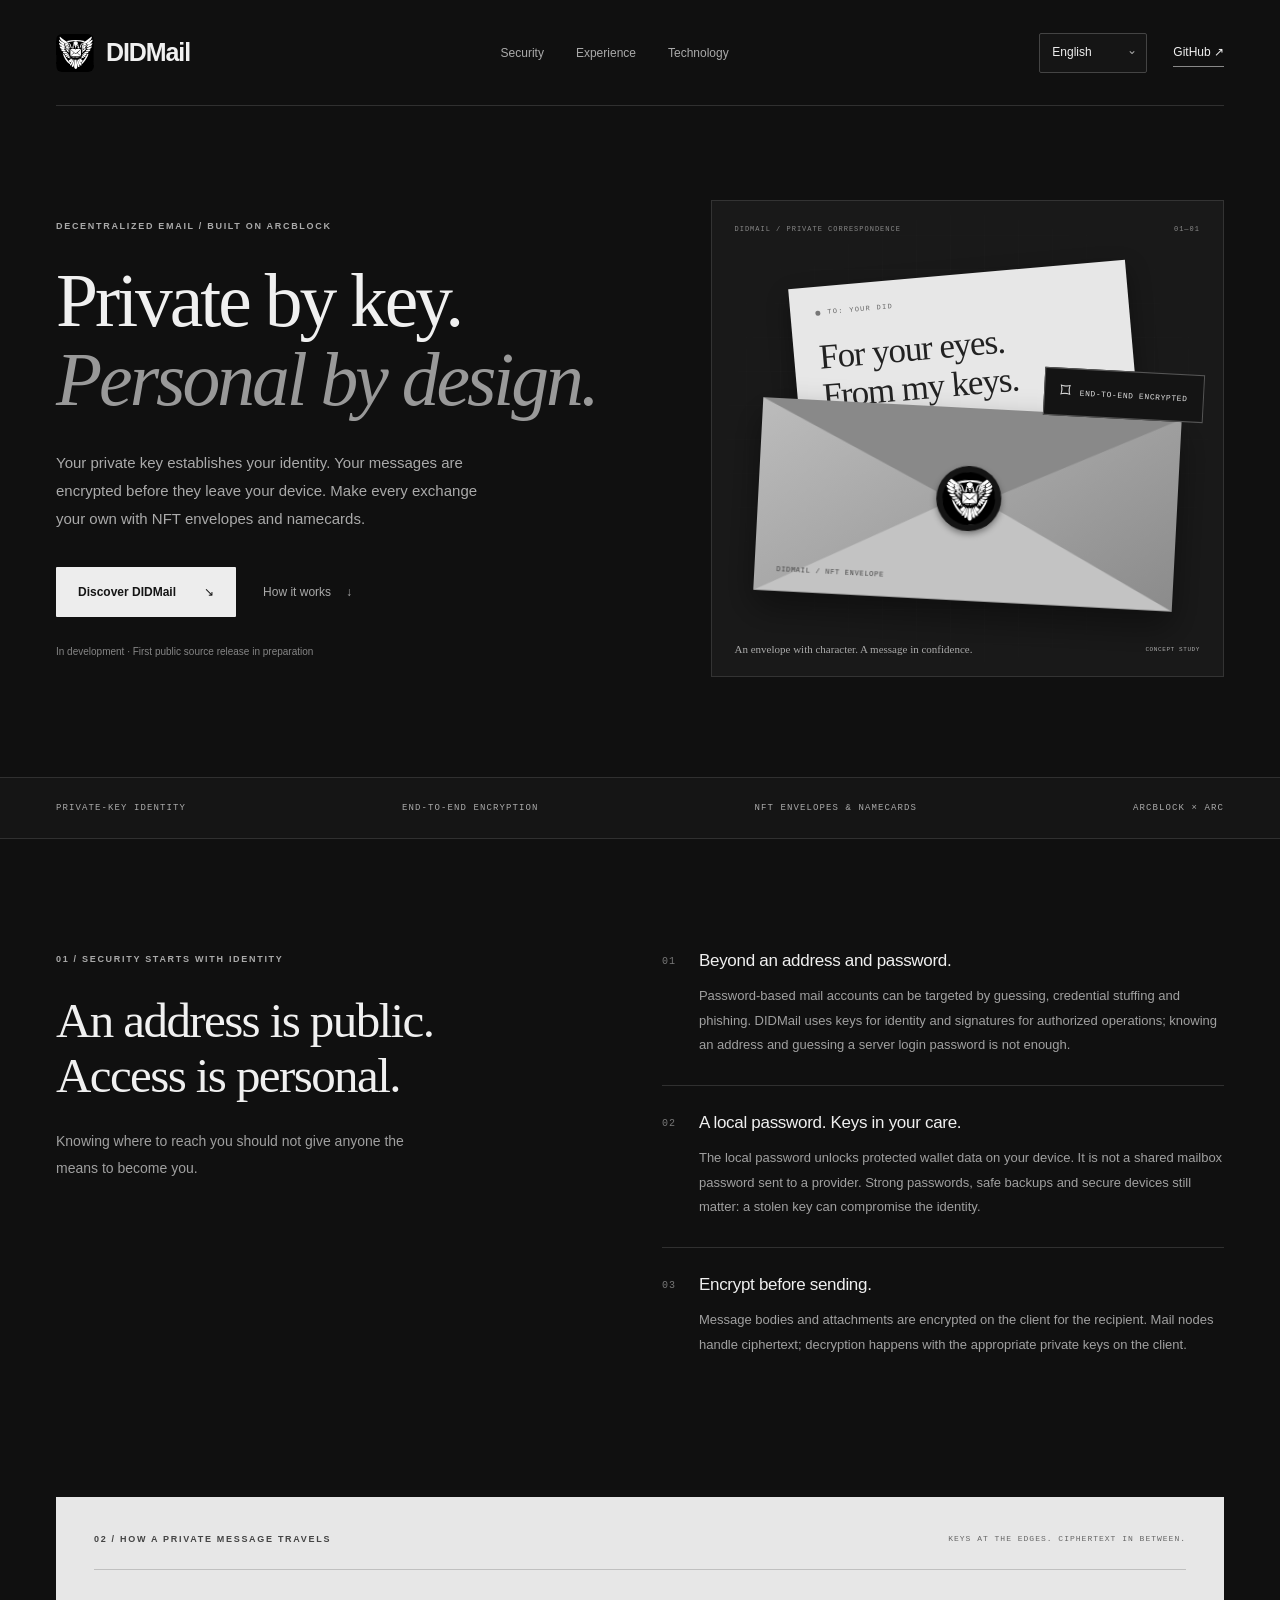
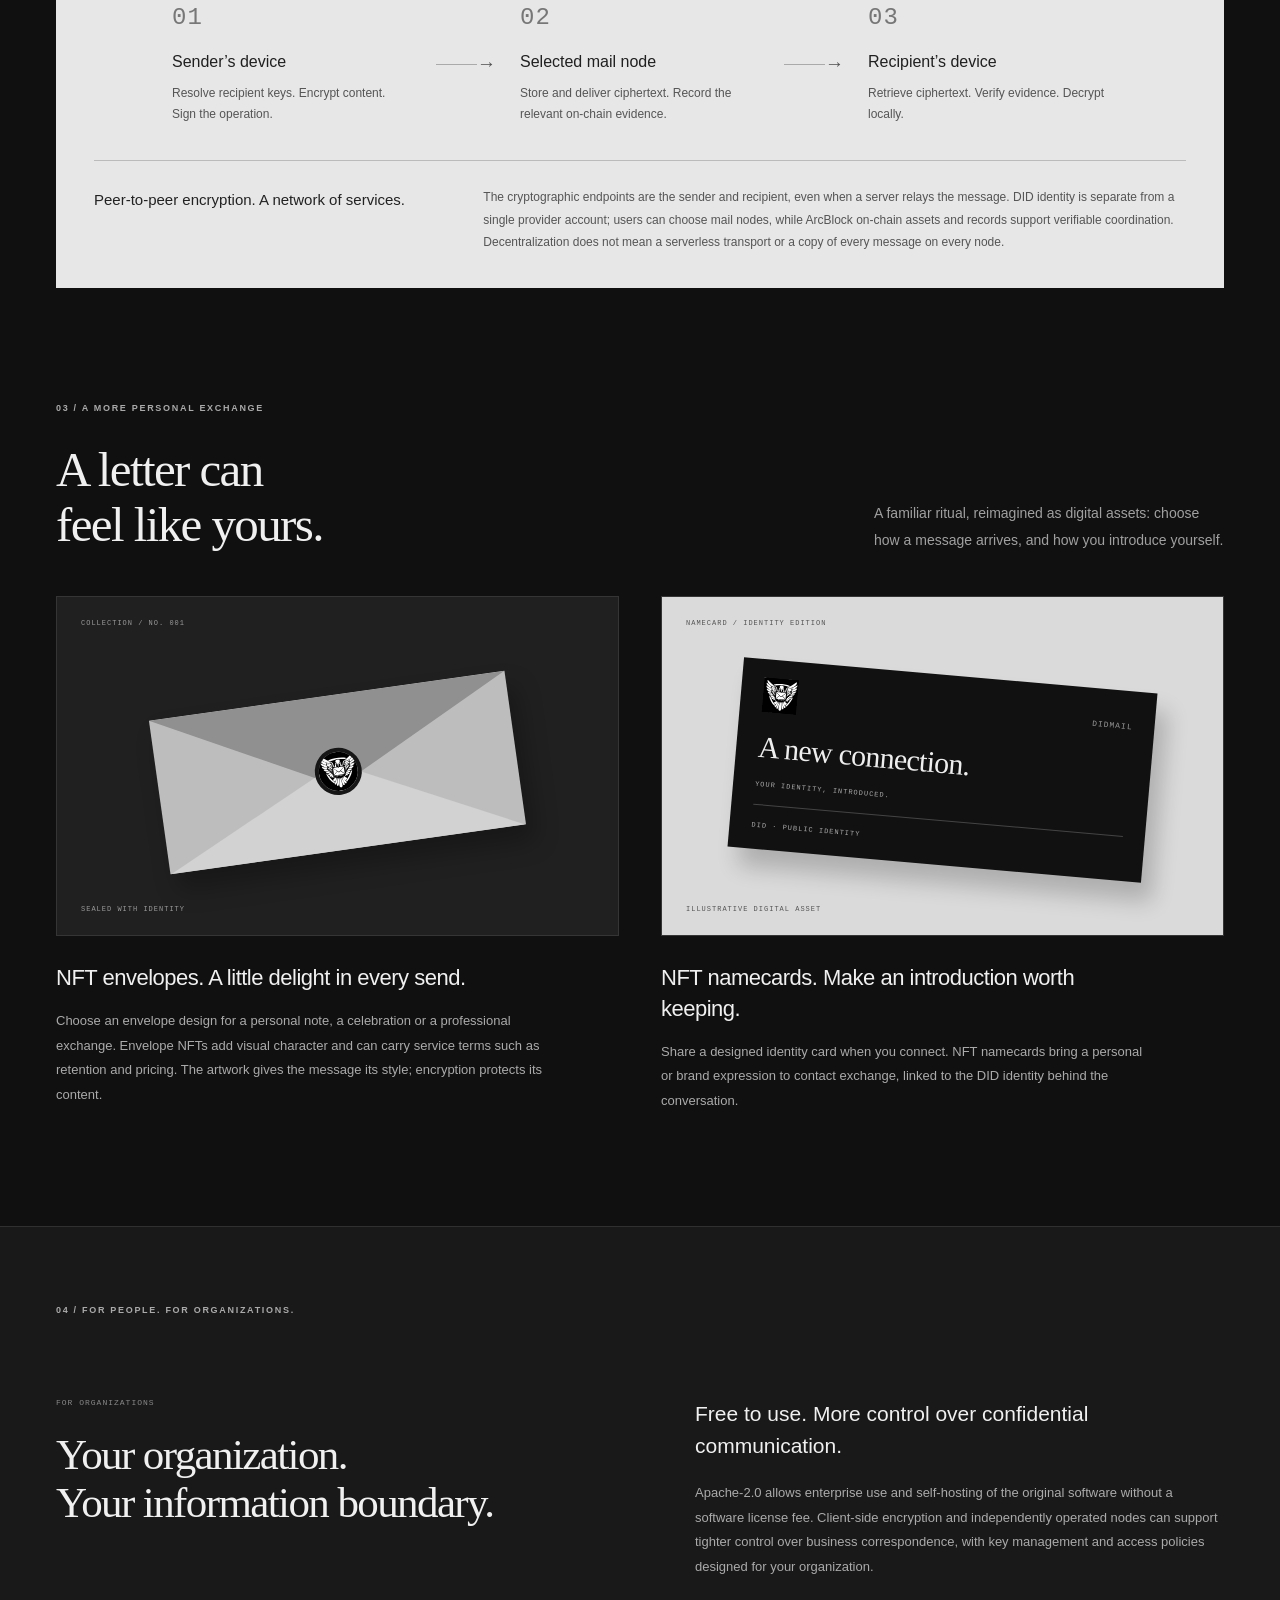
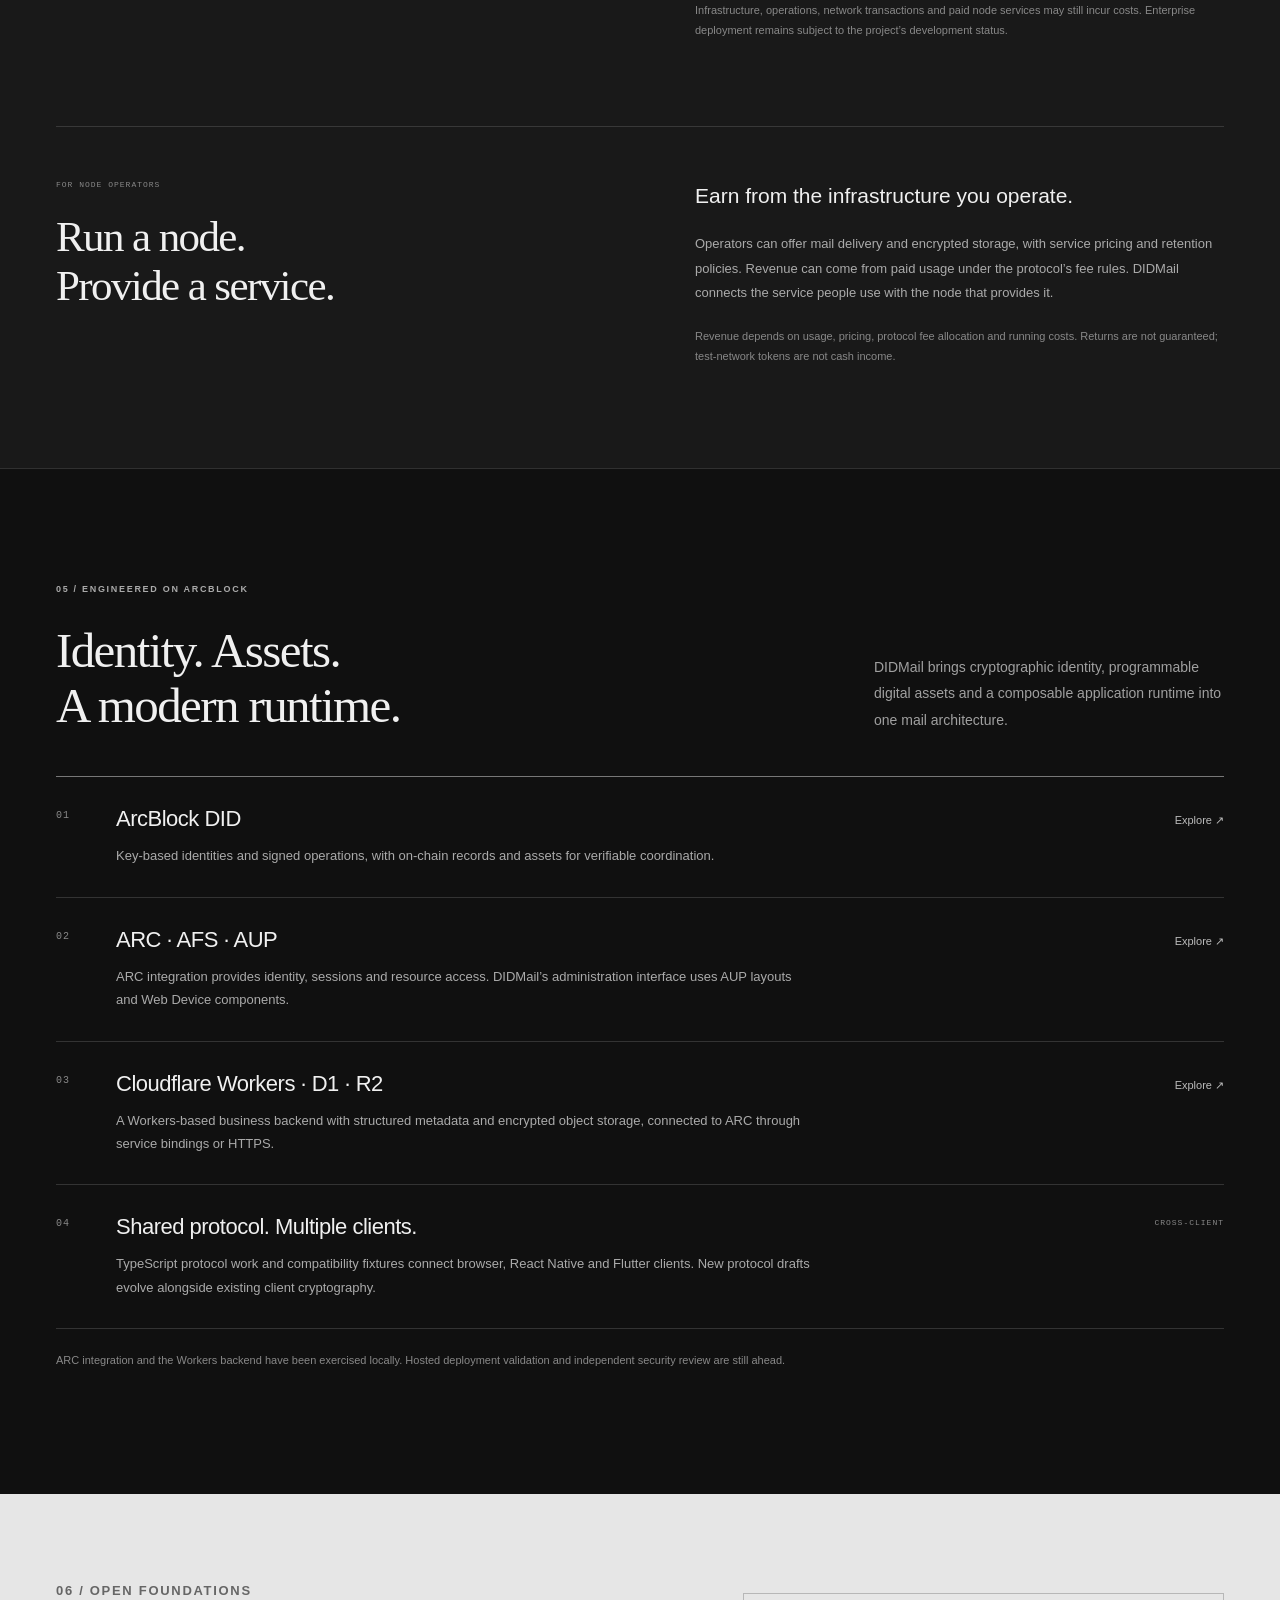
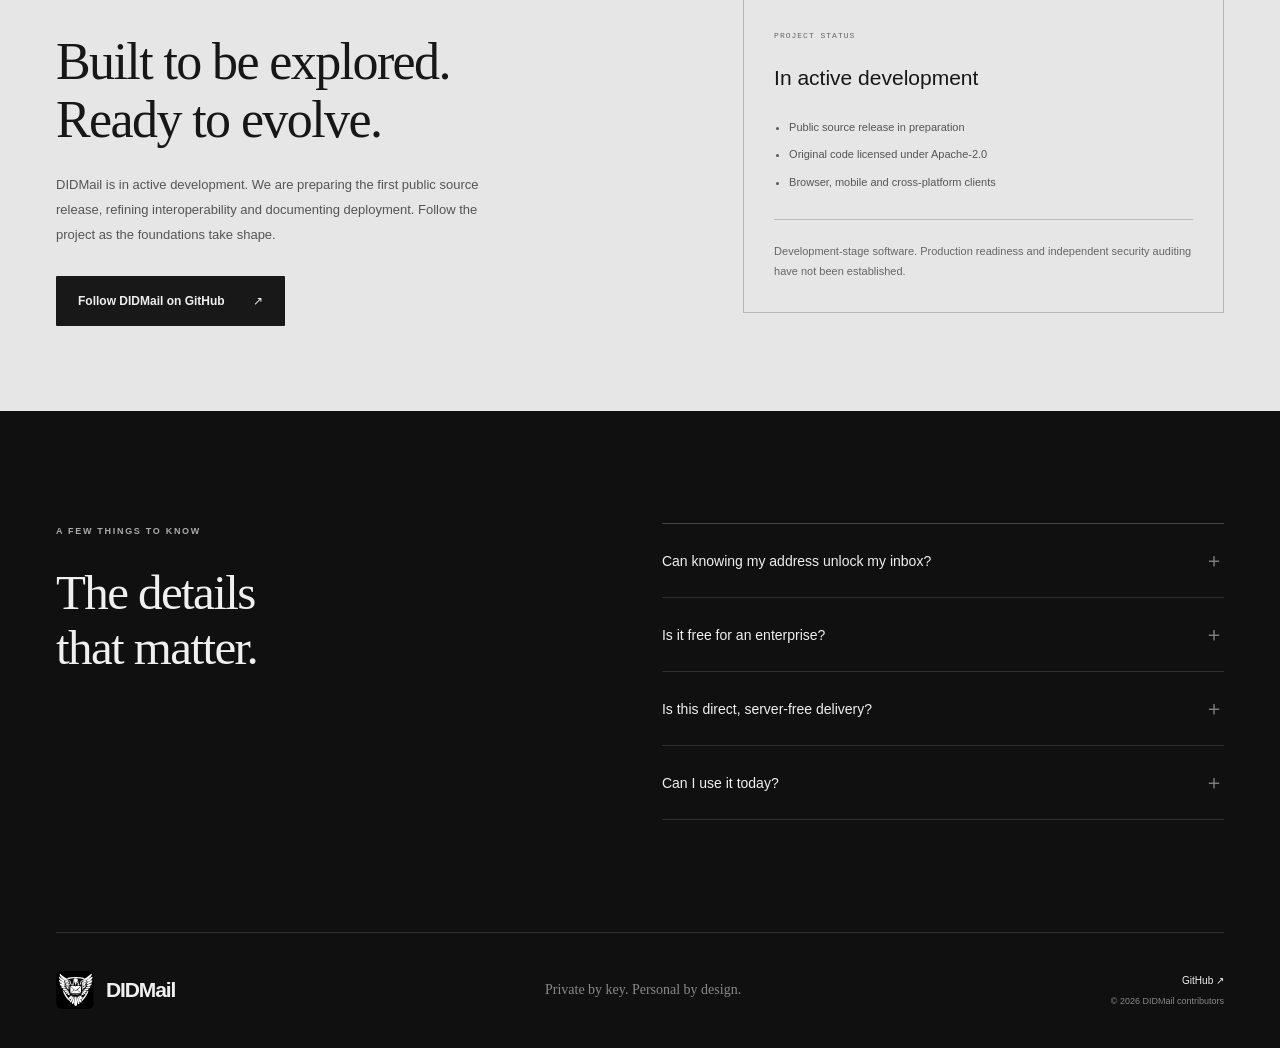
==== commit f9cd8e09: "Support all extension languages with accessible selection and Arabic RTL" ====
--- a/index.html
+++ b/index.html
@@ -6,13 +6,13 @@
 <meta property="og:type" content="website"><meta property="og:title" content="DIDMail — Private by key. Personal by design.">
 <meta property="og:description" content="Private-key identity. Encrypted conversations. NFT envelopes and namecards. Built on ArcBlock and ARC.">
 <meta property="og:url" content="https://didmail.org/"><meta property="og:image" content="https://didmail.org/assets/favicon.png">
-<link rel="canonical" href="https://didmail.org/"><link rel="icon" type="image/png" href="assets/favicon.png"><link rel="stylesheet" href="style.css">
-<title>DIDMail — Private by key. Personal by design.</title><script src="app.js" defer></script></head><body>
+<link rel="canonical" href="https://didmail.org/"><link rel="icon" type="image/png" href="assets/favicon.png"><link rel="stylesheet" href="style.css?v=3">
+<title>DIDMail — Private by key. Personal by design.</title><script src="locales.js?v=3" defer></script><script src="app.js?v=3" defer></script></head><body>
 <a data-i18n="skip" href="#main" class="skip">Skip to content</a>
 <header class="site-header wrap"><a class="brand" href="#" aria-label="DIDMail home"><img src="assets/logo.svg" width="38" height="38" alt=""><span>DIDMail</span></a><nav id="navigation" aria-label="Main navigation"><a href="#idea"><span data-i18n="navSecurity" >Security</span></a><a href="#experience"><span data-i18n="navExperience" >Experience</span></a><a href="#technology"><span data-i18n="navTechnology" >Technology</span></a></nav>
-<div class="nav-actions"><button class="language" type="button" aria-label="切换到中文">中文 <span aria-hidden="true">↗</span></button><a class="github-link" href="https://github.com/didmail-org" target="_blank" rel="noopener noreferrer">GitHub ↗</a><button class="menu-button" type="button" aria-controls="navigation" aria-expanded="false" aria-label="Toggle navigation"><span></span><span></span></button></div></header>
+<div class="nav-actions"><div class="language-picker"><select class="language" aria-label="Website language" dir="ltr"><option value="en" lang="en">English</option><option value="zh" lang="zh">中文</option><option value="ja" lang="ja">日本語</option><option value="ru" lang="ru">Русский</option><option value="ar" lang="ar" dir="rtl">العربية</option></select><span aria-hidden="true">⌄</span></div><a class="github-link" href="https://github.com/didmail-org" target="_blank" rel="noopener noreferrer">GitHub ↗</a><button class="menu-button" type="button" aria-controls="navigation" aria-expanded="false" aria-label="Toggle navigation"><span></span><span></span></button></div></header>
 <main id="main">
-<section class="hero wrap"><div class="hero-copy"><p data-i18n="eyebrow" class="eyebrow">DECENTRALIZED EMAIL / BUILT ON ARCBLOCK</p><h1><span data-i18n="heroFirst" >Private by key.</span><br><em><span data-i18n="heroSecond" >Personal by design.</span></em></h1><p data-i18n="heroDescription" class="hero-description">Your private key establishes your identity. Your messages are encrypted before they leave your device. Make every exchange your own with NFT envelopes and namecards.</p><div class="hero-actions"><a class="button dark" href="#idea"><span data-i18n="explore" >Discover DIDMail</span><span aria-hidden="true">↘</span></a><a class="text-link" href="#how"><span data-i18n="howLink" >How it works</span><span aria-hidden="true">↓</span></a></div><p data-i18n="heroStatus" class="hero-status">In development · First public source release in preparation</p></div><div class="mail-scene" aria-label="Concept illustration of an encrypted NFT envelope"><div class="scene-grid" aria-hidden="true"></div><div class="scene-top"><span class="mono">DIDMAIL / PRIVATE CORRESPONDENCE</span><span class="mono">01—01</span></div><div class="message-paper"><div class="paper-header"><span class="paper-dot"></span><span class="mono">TO: YOUR DID</span></div><p data-i18n="paperTitle" >For your eyes.<br>From my keys.</p><div class="paper-lines" aria-hidden="true"><i></i><i></i><i></i></div></div><div class="envelope" aria-hidden="true"><div class="envelope-base"></div><div class="envelope-fold"></div><div class="seal"><img src="assets/logo.svg" alt="" width="56" height="56"></div><span class="envelope-label mono">DIDMAIL / NFT ENVELOPE</span></div><div class="encryption-tag"><span aria-hidden="true">⌑</span><span data-i18n="sealed" >END-TO-END ENCRYPTED</span></div><div class="scene-bottom"><span data-i18n="sceneNote" >An envelope with character. A message in confidence.</span><span data-i18n="illustration" class="mono">CONCEPT STUDY</span></div></div></section>
+<section class="hero wrap"><div class="hero-copy"><p data-i18n="eyebrow" class="eyebrow">DECENTRALIZED EMAIL / BUILT ON ARCBLOCK</p><h1><span data-i18n="heroFirst" >Private by key.</span><br><em><span data-i18n="heroSecond" >Personal by design.</span></em></h1><p data-i18n="heroDescription" class="hero-description">Your private key establishes your identity. Your messages are encrypted before they leave your device. Make every exchange your own with NFT envelopes and namecards.</p><div class="hero-actions"><a class="button dark" href="#idea"><span data-i18n="explore" >Discover DIDMail</span><span aria-hidden="true">↘</span></a><a class="text-link" href="#how"><span data-i18n="howLink" >How it works</span><span aria-hidden="true">↓</span></a></div><p data-i18n="heroStatus" class="hero-status">In development · First public source release in preparation</p></div><div class="mail-scene" aria-label="Concept illustration of an encrypted NFT envelope"><div class="scene-grid" aria-hidden="true"></div><div class="scene-top"><span class="mono" data-i18n="correspondence">DIDMAIL / PRIVATE CORRESPONDENCE</span><span class="mono">01—01</span></div><div class="message-paper"><div class="paper-header"><span class="paper-dot"></span><span class="mono" data-i18n="toDid">TO: YOUR DID</span></div><p data-i18n="paperTitle" >For your eyes.<br>From my keys.</p><div class="paper-lines" aria-hidden="true"><i></i><i></i><i></i></div></div><div class="envelope" aria-hidden="true"><div class="envelope-base"></div><div class="envelope-fold"></div><div class="seal"><img src="assets/logo.svg" alt="" width="56" height="56"></div><span class="envelope-label mono">DIDMAIL / NFT ENVELOPE</span></div><div class="encryption-tag"><span aria-hidden="true">⌑</span><span data-i18n="sealed" >END-TO-END ENCRYPTED</span></div><div class="scene-bottom"><span data-i18n="sceneNote" >An envelope with character. A message in confidence.</span><span data-i18n="illustration" class="mono">CONCEPT STUDY</span></div></div></section>
 <div class="principles-strip"><div class="wrap"><span data-i18n="stripIdentity" >PRIVATE-KEY IDENTITY</span><span data-i18n="stripEncryption" >END-TO-END ENCRYPTION</span><span data-i18n="stripNFT" >NFT ENVELOPES &amp; NAMECARDS</span><span data-i18n="stripArc" >ARCBLOCK × ARC</span></div></div>
 <section id="idea" class="idea-section wrap section-space"><div class="section-intro"><p data-i18n="securityEyebrow" class="eyebrow">01 / SECURITY STARTS WITH IDENTITY</p><h2 data-i18n="securityTitle" >An address is public.<br>Access is personal.</h2><p data-i18n="securityIntro" class="section-description">Knowing where to reach you should not give anyone the means to become you.</p></div><div class="principle-list">
 <article><span class="item-index mono">01</span><div><h3 data-i18n="passwordTitle" >Beyond an address and password.</h3><p data-i18n="passwordText" >Password-based mail accounts can be targeted by guessing, credential stuffing and phishing. DIDMail uses keys for identity and signatures for authorized operations; knowing an address and guessing a server login password is not enough.</p></div></article>
@@ -21,18 +21,18 @@
 </div></section>
 <section id="how" class="journey-section wrap"><div class="journey-heading"><p data-i18n="howEyebrow" class="eyebrow">02 / HOW A PRIVATE MESSAGE TRAVELS</p><span data-i18n="howNote" class="mono">KEYS AT THE EDGES. CIPHERTEXT IN BETWEEN.</span></div><div class="journey"><div class="journey-step"><span class="journey-symbol mono">01</span><h3 data-i18n="senderTitle" >Sender’s device</h3><p data-i18n="senderText" >Resolve recipient keys. Encrypt content. Sign the operation.</p></div><div class="connection" aria-hidden="true"><span>→</span></div><div class="journey-step"><span class="journey-symbol mono">02</span><h3 data-i18n="nodesTitle" >Selected mail node</h3><p data-i18n="nodesText" >Store and deliver ciphertext. Record the relevant on-chain evidence.</p></div><div class="connection" aria-hidden="true"><span>→</span></div><div class="journey-step"><span class="journey-symbol mono">03</span><h3 data-i18n="recipientTitle" >Recipient’s device</h3><p data-i18n="recipientText" >Retrieve ciphertext. Verify evidence. Decrypt locally.</p></div></div><div class="architecture-note"><p data-i18n="decentralizedTitle" class="note-heading">Peer-to-peer encryption. A network of services.</p><p data-i18n="decentralizedText" >The cryptographic endpoints are the sender and recipient, even when a server relays the message. DID identity is separate from a single provider account; users can choose mail nodes, while ArcBlock on-chain assets and records support verifiable coordination. Decentralization does not mean a serverless transport or a copy of every message on every node.</p></div></section>
 <section id="experience" class="experience-section wrap section-space"><div class="project-heading"><div><p data-i18n="nftEyebrow" class="eyebrow">03 / A MORE PERSONAL EXCHANGE</p><h2 data-i18n="nftTitle" >A letter can<br>feel like yours.</h2></div><p data-i18n="nftIntro" class="section-description">A familiar ritual, reimagined as digital assets: choose how a message arrives, and how you introduce yourself.</p></div><div class="nft-layout">
-<article class="nft-feature"><div class="envelope-study" aria-hidden="true"><span class="study-label mono">COLLECTION / NO. 001</span><div class="mini-envelope"><img src="assets/logo.svg" alt=""></div><span class="study-bottom mono">SEALED WITH IDENTITY</span></div><h3 data-i18n="envelopeTitle" >NFT envelopes. A little delight in every send.</h3><p data-i18n="envelopeText" >Choose an envelope design for a personal note, a celebration or a professional exchange. Envelope NFTs add visual character and can carry service terms such as retention and pricing. The artwork gives the message its style; encryption protects its content.</p></article>
-<article class="nft-feature"><div class="namecard-study"><span class="study-label mono">NAMECARD / IDENTITY EDITION</span><div class="namecard"><div class="namecard-top"><img src="assets/logo.svg" width="35" height="35" alt=""><span class="mono">DIDMAIL</span></div><p data-i18n="cardName" class="card-name">A new connection.</p><span data-i18n="cardRole" class="mono">YOUR IDENTITY, INTRODUCED.</span><div class="card-rule"></div><span class="mono">DID · PUBLIC IDENTITY</span></div><span class="study-bottom mono">ILLUSTRATIVE DIGITAL ASSET</span></div><h3 data-i18n="namecardTitle" >NFT namecards. Make an introduction worth keeping.</h3><p data-i18n="namecardText" >Share a designed identity card when you connect. NFT namecards bring a personal or brand expression to contact exchange, linked to the DID identity behind the conversation.</p></article>
+<article class="nft-feature"><div class="envelope-study" aria-hidden="true"><span class="study-label mono" data-i18n="collectionLabel">COLLECTION / NO. 001</span><div class="mini-envelope"><img src="assets/logo.svg" alt=""></div><span class="study-bottom mono" data-i18n="sealLabel">SEALED WITH IDENTITY</span></div><h3 data-i18n="envelopeTitle" >NFT envelopes. A little delight in every send.</h3><p data-i18n="envelopeText" >Choose an envelope design for a personal note, a celebration or a professional exchange. Envelope NFTs add visual character and can carry service terms such as retention and pricing. The artwork gives the message its style; encryption protects its content.</p></article>
+<article class="nft-feature"><div class="namecard-study"><span class="study-label mono" data-i18n="namecardLabel">NAMECARD / IDENTITY EDITION</span><div class="namecard"><div class="namecard-top"><img src="assets/logo.svg" width="35" height="35" alt=""><span class="mono">DIDMAIL</span></div><p data-i18n="cardName" class="card-name">A new connection.</p><span data-i18n="cardRole" class="mono">YOUR IDENTITY, INTRODUCED.</span><div class="card-rule"></div><span class="mono" data-i18n="publicDid">DID · PUBLIC IDENTITY</span></div><span class="study-bottom mono" data-i18n="assetLabel">ILLUSTRATIVE DIGITAL ASSET</span></div><h3 data-i18n="namecardTitle" >NFT namecards. Make an introduction worth keeping.</h3><p data-i18n="namecardText" >Share a designed identity card when you connect. NFT namecards bring a personal or brand expression to contact exchange, linked to the DID identity behind the conversation.</p></article>
 </div></section>
-<section class="audience-section"><div class="wrap"><p data-i18n="audienceEyebrow" class="eyebrow">04 / FOR PEOPLE. FOR ORGANIZATIONS.</p><div class="audience-row"><div><span class="mono">FOR ORGANIZATIONS</span><h2 data-i18n="enterpriseTitle" >Your organization.<br>Your information boundary.</h2></div><div><h3 data-i18n="enterpriseLead" >Free to use. More control over confidential communication.</h3><p data-i18n="enterpriseText" >Apache-2.0 allows enterprise use and self-hosting of the original software without a software license fee. Client-side encryption and independently operated nodes can support tighter control over business correspondence, with key management and access policies designed for your organization.</p><p data-i18n="enterpriseNote" class="fine-print">Infrastructure, operations, network transactions and paid node services may still incur costs. Enterprise deployment remains subject to the project’s development status.</p></div></div><div class="audience-row"><div><span class="mono">FOR NODE OPERATORS</span><h2 data-i18n="operatorTitle" >Run a node.<br>Provide a service.</h2></div><div><h3 data-i18n="operatorLead" >Earn from the infrastructure you operate.</h3><p data-i18n="operatorText" >Operators can offer mail delivery and encrypted storage, with service pricing and retention policies. Revenue can come from paid usage under the protocol’s fee rules. DIDMail connects the service people use with the node that provides it.</p><p data-i18n="operatorNote" class="fine-print">Revenue depends on usage, pricing, protocol fee allocation and running costs. Returns are not guaranteed; test-network tokens are not cash income.</p></div></div></div></section>
+<section class="audience-section"><div class="wrap"><p data-i18n="audienceEyebrow" class="eyebrow">04 / FOR PEOPLE. FOR ORGANIZATIONS.</p><div class="audience-row"><div><span class="mono" data-i18n="enterpriseLabel">FOR ORGANIZATIONS</span><h2 data-i18n="enterpriseTitle" >Your organization.<br>Your information boundary.</h2></div><div><h3 data-i18n="enterpriseLead" >Free to use. More control over confidential communication.</h3><p data-i18n="enterpriseText" >Apache-2.0 allows enterprise use and self-hosting of the original software without a software license fee. Client-side encryption and independently operated nodes can support tighter control over business correspondence, with key management and access policies designed for your organization.</p><p data-i18n="enterpriseNote" class="fine-print">Infrastructure, operations, network transactions and paid node services may still incur costs. Enterprise deployment remains subject to the project’s development status.</p></div></div><div class="audience-row"><div><span class="mono" data-i18n="operatorLabel">FOR NODE OPERATORS</span><h2 data-i18n="operatorTitle" >Run a node.<br>Provide a service.</h2></div><div><h3 data-i18n="operatorLead" >Earn from the infrastructure you operate.</h3><p data-i18n="operatorText" >Operators can offer mail delivery and encrypted storage, with service pricing and retention policies. Revenue can come from paid usage under the protocol’s fee rules. DIDMail connects the service people use with the node that provides it.</p><p data-i18n="operatorNote" class="fine-print">Revenue depends on usage, pricing, protocol fee allocation and running costs. Returns are not guaranteed; test-network tokens are not cash income.</p></div></div></div></section>
 <section id="technology" class="technology-section wrap section-space"><div class="project-heading"><div><p data-i18n="techEyebrow" class="eyebrow">05 / ENGINEERED ON ARCBLOCK</p><h2 data-i18n="techTitle" >Identity. Assets.<br>A modern runtime.</h2></div><p data-i18n="techIntro" class="section-description">DIDMail brings cryptographic identity, programmable digital assets and a composable application runtime into one mail architecture.</p></div><div class="tech-list">
 <article><span class="mono">01</span><div><h3 data-i18n="didTechTitle" >ArcBlock DID</h3><p data-i18n="didTechText" >Key-based identities and signed operations, with on-chain records and assets for verifiable coordination.</p></div><a href="https://arcblock.github.io/abt-did-spec/" target="_blank" rel="noopener noreferrer"><span data-i18n="didDocs" >Explore</span> <span aria-hidden="true">↗</span></a></article>
 <article><span class="mono">02</span><div><h3 data-i18n="arcTechTitle" >ARC · AFS · AUP</h3><p data-i18n="arcTechText" >ARC integration provides identity, sessions and resource access. DIDMail’s administration interface uses AUP layouts and Web Device components.</p></div><a href="https://www.arcblock.io/en/docs/afs/" target="_blank" rel="noopener noreferrer"><span data-i18n="arcDocs" >Explore</span> <span aria-hidden="true">↗</span></a></article>
 <article><span class="mono">03</span><div><h3 data-i18n="workerTechTitle" >Cloudflare Workers · D1 · R2</h3><p data-i18n="workerTechText" >A Workers-based business backend with structured metadata and encrypted object storage, connected to ARC through service bindings or HTTPS.</p></div><a href="https://developers.cloudflare.com/workers/" target="_blank" rel="noopener noreferrer"><span data-i18n="workerDocs" >Explore</span> <span aria-hidden="true">↗</span></a></article>
-<article><span class="mono">04</span><div><h3 data-i18n="protocolTechTitle" >Shared protocol. Multiple clients.</h3><p data-i18n="protocolTechText" >TypeScript protocol work and compatibility fixtures connect browser, React Native and Flutter clients. New protocol drafts evolve alongside existing client cryptography.</p></div><span class="tech-tag mono">CROSS-CLIENT</span></article>
+<article><span class="mono">04</span><div><h3 data-i18n="protocolTechTitle" >Shared protocol. Multiple clients.</h3><p data-i18n="protocolTechText" >TypeScript protocol work and compatibility fixtures connect browser, React Native and Flutter clients. New protocol drafts evolve alongside existing client cryptography.</p></div><span class="tech-tag mono" data-i18n="crossClient">CROSS-CLIENT</span></article>
 </div><p data-i18n="techNote" class="fine-print">ARC integration and the Workers backend have been exercised locally. Hosted deployment validation and independent security review are still ahead.</p></section>
 <section id="status" class="status-section"><div class="wrap status-inner"><div><p data-i18n="statusEyebrow" class="eyebrow">06 / OPEN FOUNDATIONS</p><h2 data-i18n="statusTitle" >Built to be explored.<br>Ready to evolve.</h2><p data-i18n="statusDescription" >DIDMail is in active development. We are preparing the first public source release, refining interoperability and documenting deployment. Follow the project as the foundations take shape.</p><a class="button lime" href="https://github.com/didmail-org" target="_blank" rel="noopener noreferrer"><span data-i18n="join" >Follow DIDMail on GitHub</span><span aria-hidden="true">↗</span></a></div>
-<aside class="release-note"><span class="mono">PROJECT STATUS</span><h3 data-i18n="releaseTitle" >In active development</h3><ul><li data-i18n="releaseOne" >Public source release in preparation</li><li data-i18n="releaseTwo" >Original code licensed under Apache-2.0</li><li data-i18n="releaseThree" >Browser, mobile and cross-platform clients</li></ul><p data-i18n="releaseWarning" >Development-stage software. Production readiness and independent security auditing have not been established.</p></aside>
+<aside class="release-note"><span class="mono" data-i18n="projectStatus">PROJECT STATUS</span><h3 data-i18n="releaseTitle" >In active development</h3><ul><li data-i18n="releaseOne" >Public source release in preparation</li><li data-i18n="releaseTwo" >Original code licensed under Apache-2.0</li><li data-i18n="releaseThree" >Browser, mobile and cross-platform clients</li></ul><p data-i18n="releaseWarning" >Development-stage software. Production readiness and independent security auditing have not been established.</p></aside>
 </div></section>
 <section class="faq-section section-space wrap"><div><p data-i18n="faqEyebrow" class="eyebrow">A FEW THINGS TO KNOW</p><h2 data-i18n="faqTitle" >The details<br>that matter.</h2></div><div class="faq-list">
 <details><summary><span data-i18n="faqOne" >Can knowing my address unlock my inbox?</span><span aria-hidden="true">＋</span></summary><p data-i18n="faqOneAnswer" >An address identifies you; it is not a decryption key. Reading encrypted content requires the appropriate private key. Keep local wallet data, passwords and backups secure.</p></details>
@@ -41,5 +41,5 @@
 <details><summary><span data-i18n="faqFour" >Can I use it today?</span><span aria-hidden="true">＋</span></summary><p data-i18n="faqFourAnswer" >Public downloads and deployment instructions are being prepared. This site introduces the project and its architecture; the illustrations are concept studies. Follow GitHub for source and release updates.</p></details>
 </div></section>
 </main>
-<footer class="site-footer wrap"><a class="brand" href="#" aria-label="DIDMail home"><img src="assets/logo.svg" width="38" height="38" alt=""><span>DIDMail</span></a><p data-i18n="footerLine" >Private by key. Personal by design.</p><div><a href="https://github.com/didmail-org" target="_blank" rel="noopener noreferrer">GitHub <span aria-hidden="true">↗</span></a><span>© 2026 DIDMail contributors</span></div></footer>
+<footer class="site-footer wrap"><a class="brand" href="#" aria-label="DIDMail home"><img src="assets/logo.svg" width="38" height="38" alt=""><span>DIDMail</span></a><p data-i18n="footerLine" >Private by key. Personal by design.</p><div><a href="https://github.com/didmail-org" target="_blank" rel="noopener noreferrer">GitHub <span aria-hidden="true">↗</span></a><span data-i18n="copyright">© 2026 DIDMail contributors</span></div></footer>
 </body></html>
--- a/style.css
+++ b/style.css
@@ -298,3 +298,90 @@
   html { scroll-behavior: auto; }
   *, *:before, *:after { transition: none !important; animation: none !important; }
 }
+/* A native selector keeps all five languages accessible by keyboard and touch. */
+.language-picker { position: relative; flex-shrink: 0; }
+.language-picker .language { appearance: none; border: 1px solid #444; border-radius: 2px; background: #151515; color: #eee; padding: 10px 28px 10px 12px; min-height: 40px; width: 108px; font-size: 12px; line-height: 1.3; cursor: pointer; }
+.language-picker>span { pointer-events: none; position: absolute; right: 10px; top: 10px; color: #aaa; }
+.language option { background: #151515; color: #eee; }
+.hero-copy, .section-intro, .principle-list, .nft-feature, .project-heading>div,
+.audience-row>div, .tech-list article>div, .status-inner>div, .release-note { min-width: 0; }
+h1, h2, h3, p, .fine-print, .technology-section>.fine-print { overflow-wrap: anywhere; }
+html[lang=ja] h1, html[lang=ja] h2, html[lang=ja] .message-paper p,
+html[lang=ja] .card-name { font-family: var(--sans); font-style: normal; }
+html[lang=ja] h1 { font-size: 43px; letter-spacing: -1.5px; line-height: 1.5; }
+html[lang=ja] h1 em { font-style: normal; }
+html[lang=ja] h2 { font-size: 35px; line-height: 1.5; letter-spacing: -1px; }
+html[lang=ja] .message-paper p { font-size: 27px; line-height: 1.5; }
+html[lang=ja] .card-name { font-size: 24px; }
+html[lang=ru] h1 { font-size: 57px; letter-spacing: -1.5px; line-height: 1.12; }
+html[lang=ru] h2 { font-size: 44px; }
+html[lang=ru] .message-paper p { font-size: 29px; }
+html[lang=ru] .card-name { font-size: 25px; }
+html[lang=ru] .tech-tag { font-size: 7px; letter-spacing: .1px; overflow-wrap: anywhere; }
+html[lang=ar] { --sans: Tahoma, Arial, sans-serif; }
+html[lang=ar] h1, html[lang=ar] h2, html[lang=ar] .message-paper p,
+html[lang=ar] .card-name { font-family: var(--sans); letter-spacing: 0; }
+html[lang=ar] h1 { font-size: 48px; line-height: 1.6; }
+html[lang=ar] h1 em { font-style: normal; }
+html[lang=ar] h2 { font-size: 37px; line-height: 1.6; }
+html[lang=ar] .eyebrow, html[lang=ar] .mono, html[lang=ar] .principles-strip .wrap { letter-spacing: 0; }
+html[lang=ar] .message-paper p { font-size: 26px; line-height: 1.7; }
+html[lang=ar] .card-name { font-size: 27px; }
+html[lang=ar] .hero-description, html[lang=ar] .principle-list p,
+html[lang=ar] .nft-feature>p, html[lang=ar] .audience-row p,
+html[lang=ar] .tech-list p, html[lang=ar] details p { line-height: 2; }
+html[dir=rtl] .journey-step { text-align: right; }
+html[dir=rtl] .connection span { right: auto; left: 0; transform: scaleX(-1); }
+html[dir=rtl] .release-note ul { padding-left: 0; padding-right: 15px; }
+html[dir=rtl] details p { margin: 0 0 23px 28px; }
+html[dir=rtl] .tech-list a, html[dir=rtl] .tech-tag { text-align: left; }
+html[dir=rtl] .mail-scene, html[dir=rtl] .envelope-study, html[dir=rtl] .namecard-study { direction: ltr; }
+html[dir=rtl] .message-paper p, html[dir=rtl] .scene-bottom [data-i18n],
+html[dir=rtl] .namecard [data-i18n] { direction: rtl; text-align: right; unicode-bidi: plaintext; }
+html[dir=rtl] .namecard [data-i18n] { display: block; }
+html[dir=rtl] .site-footer>div { align-items: start; }
+[data-i18n=didTechTitle], [data-i18n=arcTechTitle], [data-i18n=workerTechTitle], [data-i18n=stripArc] { direction: ltr; unicode-bidi: isolate; }
+@media(max-width:1100px) {
+  html[lang=ja] h1 { font-size: 36px; }
+  html[lang=ru] h1 { font-size: 47px; }
+  html[lang=ar] h1 { font-size: 42px; }
+}
+@media(max-width:800px) {
+  html[lang=ja] h1 { font-size: 42px; }
+  html[lang=ru] h1 { font-size: 60px; }
+  html[lang=ar] h1 { font-size: 49px; }
+  html[lang=ja] h2 { font-size: 32px; }
+  html[lang=ru] h2 { font-size: 39px; }
+  html[lang=ar] h2 { font-size: 34px; }
+}
+@media(max-width:760px) {
+  .site-header { position: relative; gap: 12px; }
+  .github-link { display: none; }
+  .menu-button { display: flex; flex-direction: column; justify-content: center; gap: 5px; border: 0; background: none; width: 28px; height: 40px; padding: 4px; cursor: pointer; }
+  .menu-button span { height: 1px; background: #ddd; width: 20px; }
+  .site-header nav { display: none; position: absolute; top: calc(100% - 1px); left: 0; right: 0; background: #151515; padding: 24px; border: 1px solid #444; z-index: 10; font-size: 14px; }
+  .site-header nav.open { display: flex; flex-direction: column; gap: 25px; }
+}
+@media(max-width:540px) {
+  .nav-actions { gap: 14px; }
+  .language-picker .language { width: 96px; font-size: 11px; padding-inline: 10px 24px; }
+  .site-header nav { left: -20px; right: -20px; padding-inline: 20px; }
+  html[lang=ja] h1 { font-size: 30px; letter-spacing: -.8px; }
+  html[lang=ja] h2 { font-size: 28px; }
+  html[lang=ru] h1 { font-size: 39px; letter-spacing: -1px; }
+  html[lang=ru] h2 { font-size: 34px; }
+  html[lang=ar] h1 { font-size: 34px; }
+  html[lang=ar] h2 { font-size: 30px; }
+  html[lang=ru] .message-paper p { font-size: 24px; }
+  html[lang=ru] .card-name { font-size: 23px; }
+  html[lang=ja] .message-paper p { font-size: 23px; }
+  html[lang=ar] .message-paper p { font-size: 23px; }
+  html[lang=ru] .scene-bottom { font-size: 9px; }
+  html[dir=rtl] .connection { margin-left: 0; margin-right: 6px; }
+  html[dir=rtl] .connection span { transform: rotate(90deg); left: -8px; }
+  html[dir=rtl] .tech-list article>a, html[dir=rtl] .tech-tag { text-align: right; }
+}
+@media(max-width:800px) {
+  /* Room for longer localized card names without covering the concept caption. */
+  .envelope-study, .namecard-study { height: 380px; }
+}
